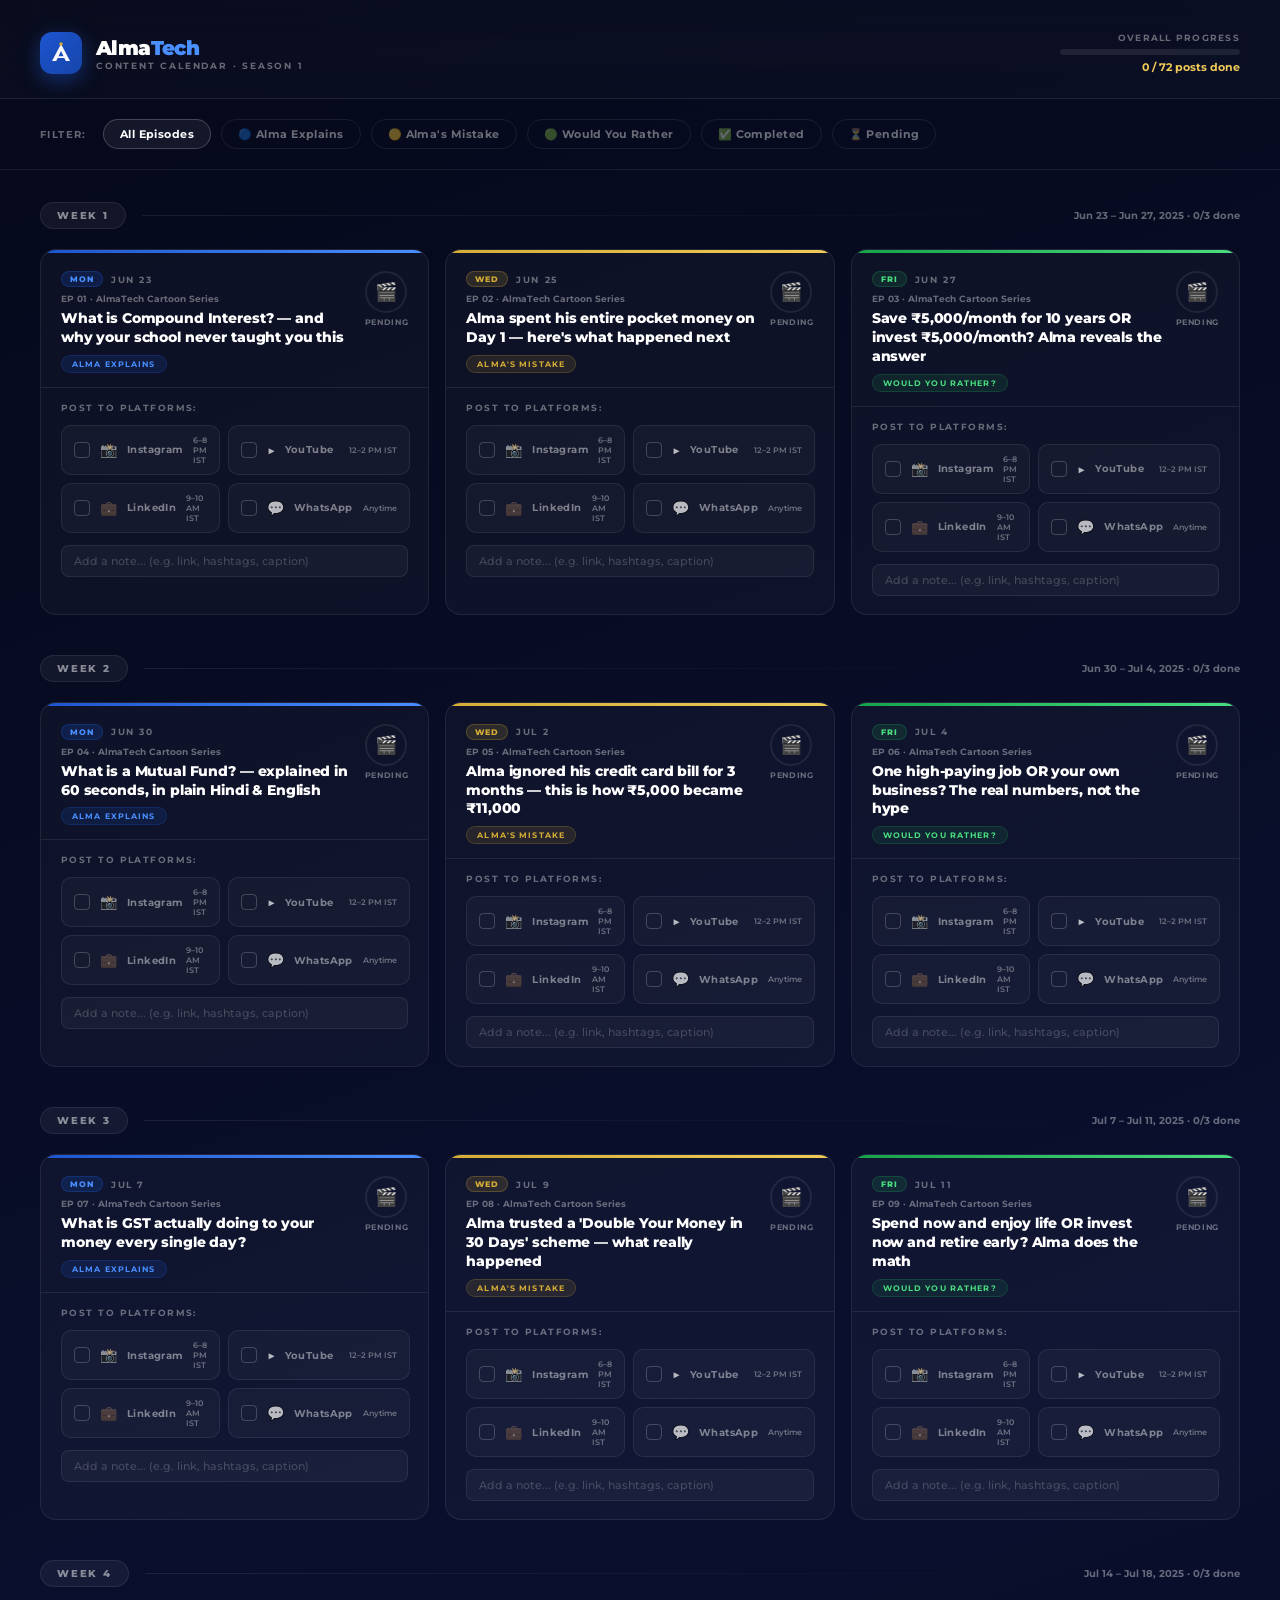
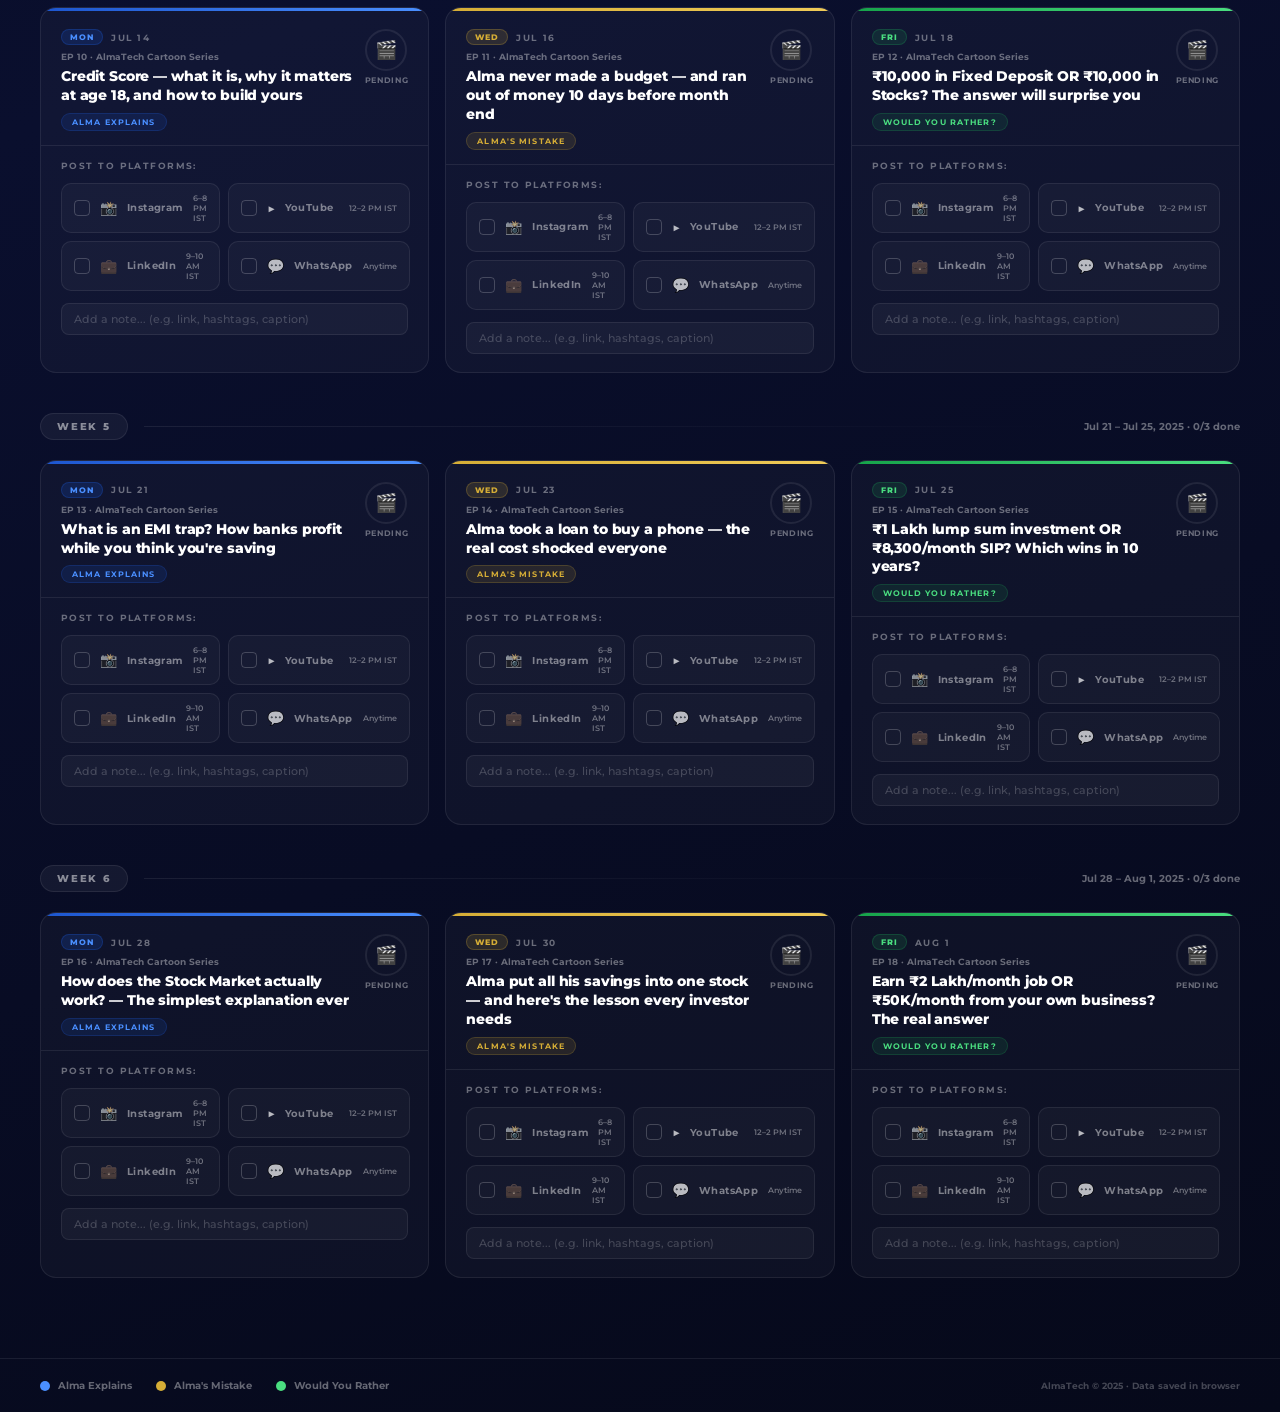
==== almatech-content-calendar.html @ 406d91fd "Add AlmaTech content calendar with episode tracker and platform checkboxes Co-Authored-By: Claude So" ====
<!DOCTYPE html>
<html lang="en">
<head>
<meta charset="UTF-8">
<meta name="viewport" content="width=device-width, initial-scale=1.0">
<title>AlmaTech – Content Calendar</title>
<link href="https://fonts.googleapis.com/css2?family=Montserrat:wght@400;500;600;700;800;900&display=swap" rel="stylesheet">
<style>
:root{
  --blue:#1D56CF;--blue-d:#1644AA;--blue-l:#4A8FFF;
  --gold:#D5AD36;--gold-l:#F0CB58;
  --dark:#06091A;--dark2:#0A0F2E;--dark3:#111E3A;
  --white:rgba(255,255,255,0.95);
  --muted:rgba(255,255,255,0.38);
  --border:rgba(255,255,255,0.08);
  --r:16px;
}
*{margin:0;padding:0;box-sizing:border-box}
body{
  font-family:'Montserrat',sans-serif;
  background:linear-gradient(160deg,#06091A 0%,#0A0F2E 50%,#06091A 100%);
  color:#fff;min-height:100vh;
}

/* ── HEADER ── */
header{
  padding:32px 40px 24px;
  display:flex;align-items:center;justify-content:space-between;
  border-bottom:1px solid var(--border);
  background:rgba(255,255,255,0.02);
  backdrop-filter:blur(20px);
  position:sticky;top:0;z-index:100;
}
.logo-row{display:flex;align-items:center;gap:14px}
.logo-box{
  width:42px;height:42px;border-radius:12px;
  background:linear-gradient(135deg,#1D56CF,#1644AA);
  display:flex;align-items:center;justify-content:center;
  box-shadow:0 6px 20px rgba(29,86,207,0.45);
  flex-shrink:0;
}
.logo-box svg{width:26px;height:26px}
.brand-name{font-size:20px;font-weight:900;letter-spacing:-0.03em}
.brand-name span{color:#4A8FFF}
.brand-sub{font-size:9px;font-weight:700;letter-spacing:0.2em;text-transform:uppercase;color:var(--muted)}

.header-right{display:flex;align-items:center;gap:20px;flex-wrap:wrap}
.progress-wrap{text-align:right}
.progress-label{font-size:9px;font-weight:700;letter-spacing:0.14em;text-transform:uppercase;color:var(--muted);margin-bottom:6px}
.progress-bar-outer{width:180px;height:6px;background:rgba(255,255,255,0.08);border-radius:4px;overflow:hidden}
.progress-bar-inner{height:100%;background:linear-gradient(90deg,#1D56CF,#D5AD36);border-radius:4px;transition:width 0.4s ease}
.progress-count{font-size:11px;font-weight:700;color:var(--gold-l);margin-top:5px;text-align:right}

/* ── FILTERS ── */
.filters{
  padding:20px 40px;
  display:flex;align-items:center;gap:10px;flex-wrap:wrap;
  border-bottom:1px solid var(--border);
}
.filter-label{font-size:10px;font-weight:700;letter-spacing:0.14em;text-transform:uppercase;color:var(--muted);margin-right:6px}
.filter-btn{
  padding:7px 16px;border-radius:100px;font-size:11px;font-weight:700;
  font-family:'Montserrat',sans-serif;cursor:pointer;border:1px solid var(--border);
  background:transparent;color:rgba(255,255,255,0.4);
  transition:all 0.2s;letter-spacing:0.04em;
}
.filter-btn:hover{border-color:rgba(255,255,255,0.2);color:rgba(255,255,255,0.7)}
.filter-btn.active{background:rgba(29,86,207,0.2);border-color:rgba(29,86,207,0.5);color:#4A8FFF}
.filter-btn.all.active{background:rgba(255,255,255,0.06);border-color:rgba(255,255,255,0.2);color:#fff}

/* ── MAIN GRID ── */
.main{padding:32px 40px;max-width:1400px;margin:0 auto}

/* ── WEEK SECTION ── */
.week-section{margin-bottom:40px}
.week-header{
  display:flex;align-items:center;gap:16px;margin-bottom:20px;
}
.week-badge{
  padding:6px 16px;border-radius:100px;
  background:rgba(255,255,255,0.05);border:1px solid var(--border);
  font-size:10px;font-weight:800;letter-spacing:0.18em;text-transform:uppercase;
  color:rgba(255,255,255,0.5);flex-shrink:0;
}
.week-line{flex:1;height:1px;background:linear-gradient(90deg,rgba(255,255,255,0.08),transparent)}
.week-stats{font-size:10px;font-weight:700;color:var(--muted);white-space:nowrap}

/* ── POST CARDS GRID ── */
.posts-grid{
  display:grid;
  grid-template-columns:repeat(auto-fill,minmax(340px,1fr));
  gap:16px;
}

/* ── POST CARD ── */
.post-card{
  border-radius:var(--r);
  background:rgba(255,255,255,0.03);
  border:1px solid var(--border);
  overflow:hidden;
  transition:all 0.25s ease;
  position:relative;
}
.post-card:hover{
  background:rgba(255,255,255,0.05);
  border-color:rgba(255,255,255,0.14);
  transform:translateY(-2px);
  box-shadow:0 12px 40px rgba(0,0,0,0.3);
}
.post-card.done{
  background:rgba(34,197,94,0.04);
  border-color:rgba(34,197,94,0.15);
}
.post-card.done .card-top{background:rgba(34,197,94,0.05)}

/* top color accent bar */
.card-accent{height:3px;width:100%}
.pillar-explain .card-accent{background:linear-gradient(90deg,#1D56CF,#4A8FFF)}
.pillar-mistake .card-accent{background:linear-gradient(90deg,#D5AD36,#F0CB58)}
.pillar-would .card-accent{background:linear-gradient(90deg,#16a34a,#4ADE80)}

/* card top */
.card-top{
  padding:18px 20px 14px;
  border-bottom:1px solid var(--border);
  display:flex;align-items:flex-start;justify-content:space-between;gap:12px;
}
.card-meta{flex:1}
.card-date{
  font-size:9px;font-weight:700;letter-spacing:0.18em;text-transform:uppercase;
  color:var(--muted);margin-bottom:6px;display:flex;align-items:center;gap:8px;
}
.day-chip{
  padding:2px 8px;border-radius:100px;font-size:8px;font-weight:800;letter-spacing:0.12em;
}
.day-mon{background:rgba(29,86,207,0.2);color:#4A8FFF;border:1px solid rgba(29,86,207,0.3)}
.day-wed{background:rgba(213,173,54,0.15);color:#D5AD36;border:1px solid rgba(213,173,54,0.25)}
.day-fri{background:rgba(34,197,94,0.12);color:#4ADE80;border:1px solid rgba(34,197,94,0.2)}

.card-ep{font-size:9px;font-weight:700;color:var(--muted);margin-bottom:5px}
.card-title{font-size:14px;font-weight:800;color:#fff;line-height:1.35;letter-spacing:-0.01em}
.card-series{
  display:inline-block;margin-top:8px;
  font-size:8px;font-weight:700;letter-spacing:0.14em;text-transform:uppercase;
  padding:3px 10px;border-radius:100px;
}
.pillar-explain .card-series{background:rgba(29,86,207,0.15);color:#4A8FFF;border:1px solid rgba(29,86,207,0.25)}
.pillar-mistake .card-series{background:rgba(213,173,54,0.12);color:#D5AD36;border:1px solid rgba(213,173,54,0.2)}
.pillar-would  .card-series{background:rgba(34,197,94,0.1);color:#4ADE80;border:1px solid rgba(34,197,94,0.18)}

/* status badge */
.card-status{flex-shrink:0;text-align:center}
.status-ring{
  width:42px;height:42px;border-radius:50%;
  display:flex;align-items:center;justify-content:center;
  border:2px solid var(--border);
  font-size:18px;transition:all 0.3s ease;
  cursor:default;
}
.post-card.done .status-ring{
  border-color:rgba(34,197,94,0.5);
  background:rgba(34,197,94,0.1);
  box-shadow:0 0 20px rgba(34,197,94,0.2);
}
.status-text{font-size:8px;font-weight:700;color:var(--muted);margin-top:4px;letter-spacing:0.08em}
.post-card.done .status-text{color:#4ADE80}

/* card body — platforms */
.card-body{padding:14px 20px 18px}
.platforms-label{
  font-size:9px;font-weight:700;letter-spacing:0.16em;text-transform:uppercase;
  color:var(--muted);margin-bottom:12px;
}
.platforms-grid{display:grid;grid-template-columns:1fr 1fr;gap:8px}
.platform-row{
  display:flex;align-items:center;gap:10px;
  padding:9px 12px;border-radius:10px;
  background:rgba(255,255,255,0.03);border:1px solid var(--border);
  cursor:pointer;transition:all 0.2s;
  user-select:none;
}
.platform-row:hover{background:rgba(255,255,255,0.06);border-color:rgba(255,255,255,0.14)}
.platform-row.checked{background:rgba(34,197,94,0.08);border-color:rgba(34,197,94,0.25)}
.platform-row.checked .plat-name{color:#4ADE80}
.platform-row.checked .plat-icon{filter:none}

.plat-checkbox{
  width:16px;height:16px;border-radius:4px;
  border:1.5px solid rgba(255,255,255,0.2);flex-shrink:0;
  display:flex;align-items:center;justify-content:center;
  transition:all 0.2s;background:transparent;
}
.platform-row.checked .plat-checkbox{
  background:#22c55e;border-color:#22c55e;
  box-shadow:0 0 10px rgba(34,197,94,0.35);
}
.plat-check-icon{display:none;width:10px;height:10px;stroke:#fff;fill:none;stroke-width:3;stroke-linecap:round;stroke-linejoin:round}
.platform-row.checked .plat-check-icon{display:block}

.plat-icon{font-size:14px;flex-shrink:0;filter:grayscale(0.6) opacity(0.7)}
.platform-row.checked .plat-icon{filter:none}
.plat-name{font-size:10px;font-weight:700;color:rgba(255,255,255,0.45);letter-spacing:0.04em;flex:1}
.plat-time{font-size:8px;color:var(--muted);font-weight:600}

/* notes row */
.card-notes{
  margin-top:12px;display:flex;align-items:center;gap:8px;
}
.notes-input{
  flex:1;background:rgba(255,255,255,0.04);border:1px solid var(--border);
  border-radius:8px;padding:8px 12px;
  font-family:'Montserrat',sans-serif;font-size:11px;font-weight:500;
  color:rgba(255,255,255,0.7);outline:none;
  transition:border-color 0.2s;
}
.notes-input::placeholder{color:rgba(255,255,255,0.2)}
.notes-input:focus{border-color:rgba(29,86,207,0.4);background:rgba(29,86,207,0.04)}

/* ── LEGEND ── */
.legend{
  padding:20px 40px;
  display:flex;align-items:center;gap:24px;flex-wrap:wrap;
  border-top:1px solid var(--border);
  margin-top:8px;
}
.legend-item{display:flex;align-items:center;gap:8px;font-size:10px;font-weight:700;color:var(--muted)}
.legend-dot{width:10px;height:10px;border-radius:50%}

/* ── SCROLL TO TOP ── */
#scrollTop{
  position:fixed;bottom:28px;right:28px;z-index:200;
  width:44px;height:44px;border-radius:50%;
  background:rgba(29,86,207,0.3);border:1px solid rgba(29,86,207,0.4);
  display:flex;align-items:center;justify-content:center;
  cursor:pointer;transition:all 0.2s;
  backdrop-filter:blur(10px);
  opacity:0;pointer-events:none;
}
#scrollTop.show{opacity:1;pointer-events:auto}
#scrollTop:hover{background:rgba(29,86,207,0.5);transform:translateY(-2px)}
#scrollTop svg{width:18px;height:18px;stroke:#fff;fill:none;stroke-width:2.5;stroke-linecap:round;stroke-linejoin:round}

/* ── RESPONSIVE ── */
@media(max-width:700px){
  header{padding:20px;flex-wrap:wrap;gap:16px}
  .filters,.main{padding:16px 20px}
  .posts-grid{grid-template-columns:1fr}
  .progress-bar-outer{width:130px}
  .legend{padding:16px 20px}
}
</style>
</head>
<body>

<!-- HEADER -->
<header>
  <div class="logo-row">
    <div class="logo-box">
      <svg viewBox="0 0 52 52" fill="none">
        <path d="M26 8L8 42H16.5L26 22L35.5 42H44L26 8Z" fill="white" fill-opacity="0.96"/>
        <line x1="19" y1="34" x2="33" y2="34" stroke="white" stroke-width="3.5" stroke-linecap="round"/>
        <circle cx="26" cy="8" r="3.5" fill="#D5AD36"/>
      </svg>
    </div>
    <div>
      <div class="brand-name">Alma<span>Tech</span></div>
      <div class="brand-sub">Content Calendar · Season 1</div>
    </div>
  </div>
  <div class="header-right">
    <div class="progress-wrap">
      <div class="progress-label">Overall Progress</div>
      <div class="progress-bar-outer"><div class="progress-bar-inner" id="progressBar" style="width:0%"></div></div>
      <div class="progress-count" id="progressCount">0 / 48 posts done</div>
    </div>
  </div>
</header>

<!-- FILTERS -->
<div class="filters">
  <span class="filter-label">Filter:</span>
  <button class="filter-btn all active" onclick="filterCards('all',this)">All Episodes</button>
  <button class="filter-btn" onclick="filterCards('pillar-explain',this)">🔵 Alma Explains</button>
  <button class="filter-btn" onclick="filterCards('pillar-mistake',this)">🟡 Alma's Mistake</button>
  <button class="filter-btn" onclick="filterCards('pillar-would',this)">🟢 Would You Rather</button>
  <button class="filter-btn" onclick="filterCards('done',this)">✅ Completed</button>
  <button class="filter-btn" onclick="filterCards('pending',this)">⏳ Pending</button>
</div>

<!-- MAIN -->
<div class="main" id="main"></div>

<!-- LEGEND -->
<div class="legend">
  <div class="legend-item"><div class="legend-dot" style="background:#4A8FFF"></div> Alma Explains</div>
  <div class="legend-item"><div class="legend-dot" style="background:#D5AD36"></div> Alma's Mistake</div>
  <div class="legend-item"><div class="legend-dot" style="background:#4ADE80"></div> Would You Rather</div>
  <div class="legend-item" style="margin-left:auto;color:rgba(255,255,255,0.25);font-size:9px">AlmaTech © 2025 · Data saved in browser</div>
</div>

<div id="scrollTop" onclick="window.scrollTo({top:0,behavior:'smooth'})">
  <svg viewBox="0 0 24 24"><polyline points="18 15 12 9 6 15"/></svg>
</div>

<script>
/* ═══════════════════════════════════════
   DATA
═══════════════════════════════════════ */
const PLATFORMS = [
  {id:'insta', icon:'📸', name:'Instagram', time:'6–8 PM IST'},
  {id:'youtube',icon:'▶️', name:'YouTube',   time:'12–2 PM IST'},
  {id:'linkedin',icon:'💼',name:'LinkedIn',  time:'9–10 AM IST'},
  {id:'whatsapp',icon:'💬',name:'WhatsApp',  time:'Anytime'},
];

const WEEKS = [
  {
    label:'Week 1', dates:'Jun 23 – Jun 27, 2025',
    posts:[
      {ep:'EP 01', day:'MON', date:'Jun 23', pillar:'pillar-explain', series:'Alma Explains',
       title:'What is Compound Interest? — and why your school never taught you this'},
      {ep:'EP 02', day:'WED', date:'Jun 25', pillar:'pillar-mistake', series:"Alma's Mistake",
       title:"Alma spent his entire pocket money on Day 1 — here's what happened next"},
      {ep:'EP 03', day:'FRI', date:'Jun 27', pillar:'pillar-would',  series:'Would You Rather?',
       title:'Save ₹5,000/month for 10 years OR invest ₹5,000/month? Alma reveals the answer'},
    ]
  },
  {
    label:'Week 2', dates:'Jun 30 – Jul 4, 2025',
    posts:[
      {ep:'EP 04', day:'MON', date:'Jun 30', pillar:'pillar-explain', series:'Alma Explains',
       title:'What is a Mutual Fund? — explained in 60 seconds, in plain Hindi & English'},
      {ep:'EP 05', day:'WED', date:'Jul 2',  pillar:'pillar-mistake', series:"Alma's Mistake",
       title:"Alma ignored his credit card bill for 3 months — this is how ₹5,000 became ₹11,000"},
      {ep:'EP 06', day:'FRI', date:'Jul 4',  pillar:'pillar-would',  series:'Would You Rather?',
       title:'One high-paying job OR your own business? The real numbers, not the hype'},
    ]
  },
  {
    label:'Week 3', dates:'Jul 7 – Jul 11, 2025',
    posts:[
      {ep:'EP 07', day:'MON', date:'Jul 7',  pillar:'pillar-explain', series:'Alma Explains',
       title:'What is GST actually doing to your money every single day?'},
      {ep:'EP 08', day:'WED', date:'Jul 9',  pillar:'pillar-mistake', series:"Alma's Mistake",
       title:"Alma trusted a 'Double Your Money in 30 Days' scheme — what really happened"},
      {ep:'EP 09', day:'FRI', date:'Jul 11', pillar:'pillar-would',  series:'Would You Rather?',
       title:'Spend now and enjoy life OR invest now and retire early? Alma does the math'},
    ]
  },
  {
    label:'Week 4', dates:'Jul 14 – Jul 18, 2025',
    posts:[
      {ep:'EP 10', day:'MON', date:'Jul 14', pillar:'pillar-explain', series:'Alma Explains',
       title:'Credit Score — what it is, why it matters at age 18, and how to build yours'},
      {ep:'EP 11', day:'WED', date:'Jul 16', pillar:'pillar-mistake', series:"Alma's Mistake",
       title:"Alma never made a budget — and ran out of money 10 days before month end"},
      {ep:'EP 12', day:'FRI', date:'Jul 18', pillar:'pillar-would',  series:'Would You Rather?',
       title:'₹10,000 in Fixed Deposit OR ₹10,000 in Stocks? The answer will surprise you'},
    ]
  },
  {
    label:'Week 5', dates:'Jul 21 – Jul 25, 2025',
    posts:[
      {ep:'EP 13', day:'MON', date:'Jul 21', pillar:'pillar-explain', series:'Alma Explains',
       title:'What is an EMI trap? How banks profit while you think you\'re saving'},
      {ep:'EP 14', day:'WED', date:'Jul 23', pillar:'pillar-mistake', series:"Alma's Mistake",
       title:"Alma took a loan to buy a phone — the real cost shocked everyone"},
      {ep:'EP 15', day:'FRI', date:'Jul 25', pillar:'pillar-would',  series:'Would You Rather?',
       title:'₹1 Lakh lump sum investment OR ₹8,300/month SIP? Which wins in 10 years?'},
    ]
  },
  {
    label:'Week 6', dates:'Jul 28 – Aug 1, 2025',
    posts:[
      {ep:'EP 16', day:'MON', date:'Jul 28', pillar:'pillar-explain', series:'Alma Explains',
       title:'How does the Stock Market actually work? — The simplest explanation ever'},
      {ep:'EP 17', day:'WED', date:'Jul 30', pillar:'pillar-mistake', series:"Alma's Mistake",
       title:"Alma put all his savings into one stock — and here's the lesson every investor needs"},
      {ep:'EP 18', day:'FRI', date:'Aug 1',  pillar:'pillar-would',  series:'Would You Rather?',
       title:'Earn ₹2 Lakh/month job OR ₹50K/month from your own business? The real answer'},
    ]
  },
];

/* ═══════════════════════════════════════
   RENDER
═══════════════════════════════════════ */
function load(key){ try{return JSON.parse(localStorage.getItem(key)||'null')}catch{return null} }
function save(key,val){ localStorage.setItem(key,JSON.stringify(val)) }

function cardId(ep){ return 'card_'+ep.replace(/\s/g,'_') }
function platKey(ep,platId){ return 'plat_'+ep.replace(/\s/g,'_')+'_'+platId }
function noteKey(ep){ return 'note_'+ep.replace(/\s/g,'_') }

function isCardDone(ep){
  return PLATFORMS.every(p => load(platKey(ep,p.id))===true);
}

function buildCard(post){
  const id  = cardId(post.ep);
  const done = isCardDone(post.ep);
  const dayClass = post.day==='MON'?'day-mon':post.day==='WED'?'day-wed':'day-fri';
  const note = load(noteKey(post.ep))||'';

  let platHTML = '';
  PLATFORMS.forEach(p=>{
    const checked = load(platKey(post.ep,p.id))===true;
    platHTML+=`
    <div class="platform-row${checked?' checked':''}" onclick="togglePlat('${post.ep}','${p.id}',this)">
      <div class="plat-checkbox">
        <svg class="plat-check-icon" viewBox="0 0 12 12"><polyline points="1.5 6 4.5 9 10.5 3"/></svg>
      </div>
      <span class="plat-icon">${p.icon}</span>
      <span class="plat-name">${p.name}</span>
      <span class="plat-time">${p.time}</span>
    </div>`;
  });

  return `
  <div class="post-card ${post.pillar}${done?' done':''}" id="${id}" data-pillar="${post.pillar}" data-done="${done}">
    <div class="card-accent"></div>
    <div class="card-top">
      <div class="card-meta">
        <div class="card-date">
          <span class="day-chip ${dayClass}">${post.day}</span>
          ${post.date}
        </div>
        <div class="card-ep">${post.ep} · AlmaTech Cartoon Series</div>
        <div class="card-title">${post.title}</div>
        <span class="card-series">${post.series}</span>
      </div>
      <div class="card-status">
        <div class="status-ring">${done?'✅':'🎬'}</div>
        <div class="status-text">${done?'DONE':'PENDING'}</div>
      </div>
    </div>
    <div class="card-body">
      <div class="platforms-label">Post to platforms:</div>
      <div class="platforms-grid">${platHTML}</div>
      <div class="card-notes">
        <input class="notes-input" type="text" placeholder="Add a note... (e.g. link, hashtags, caption)" value="${note}"
          oninput="saveNote('${post.ep}',this.value)" />
      </div>
    </div>
  </div>`;
}

function renderAll(){
  const main = document.getElementById('main');
  let html = '';
  WEEKS.forEach(w=>{
    const doneCount = w.posts.filter(p=>isCardDone(p.ep)).length;
    html+=`
    <div class="week-section" data-week="${w.label}">
      <div class="week-header">
        <div class="week-badge">${w.label}</div>
        <div class="week-line"></div>
        <div class="week-stats">${w.dates} · ${doneCount}/${w.posts.length} done</div>
      </div>
      <div class="posts-grid">
        ${w.posts.map(p=>buildCard(p)).join('')}
      </div>
    </div>`;
  });
  main.innerHTML = html;
  updateProgress();
}

/* ═══════════════════════════════════════
   INTERACTIONS
═══════════════════════════════════════ */
function togglePlat(ep, platId, row){
  const key = platKey(ep,platId);
  const was = load(key)===true;
  save(key, !was);
  row.classList.toggle('checked', !was);
  // update checkbox icon
  const cb = row.querySelector('.plat-checkbox');
  const icon = row.querySelector('.plat-check-icon');
  cb.style.background = !was ? '#22c55e' : '';
  cb.style.borderColor = !was ? '#22c55e' : '';
  icon.style.display   = !was ? 'block' : 'none';
  // update card done state
  const done = isCardDone(ep);
  const card = document.getElementById(cardId(ep));
  if(card){
    card.classList.toggle('done', done);
    card.dataset.done = done;
    card.querySelector('.status-ring').textContent = done?'✅':'🎬';
    card.querySelector('.status-text').textContent  = done?'DONE':'PENDING';
  }
  updateProgress();
}

function saveNote(ep, val){
  save(noteKey(ep), val);
}

function updateProgress(){
  const allPosts = WEEKS.flatMap(w=>w.posts);
  const totalChecks = allPosts.length * PLATFORMS.length;
  let doneChecks = 0;
  allPosts.forEach(p=>{
    PLATFORMS.forEach(pl=>{
      if(load(platKey(p.ep,pl.id))===true) doneChecks++;
    });
  });
  const pct = Math.round((doneChecks/totalChecks)*100);
  document.getElementById('progressBar').style.width = pct+'%';
  document.getElementById('progressCount').textContent = `${doneChecks} / ${totalChecks} posts done`;
}

/* ═══════════════════════════════════════
   FILTER
═══════════════════════════════════════ */
function filterCards(type, btn){
  document.querySelectorAll('.filter-btn').forEach(b=>b.classList.remove('active'));
  btn.classList.add('active');
  document.querySelectorAll('.post-card').forEach(card=>{
    let show = true;
    if(type==='done')    show = card.dataset.done==='true';
    else if(type==='pending') show = card.dataset.done!=='true';
    else if(type!=='all') show = card.dataset.pillar===type;
    card.closest('.post-card').style.display = show?'':'none';
  });
  // hide empty week sections
  document.querySelectorAll('.week-section').forEach(ws=>{
    const visible = [...ws.querySelectorAll('.post-card')].some(c=>c.style.display!=='none');
    ws.style.display = visible?'':'none';
  });
}

/* ── SCROLL TO TOP ── */
window.addEventListener('scroll',()=>{
  document.getElementById('scrollTop').classList.toggle('show', window.scrollY>400);
},{passive:true});

/* ── INIT ── */
renderAll();
</script>
</body>
</html>
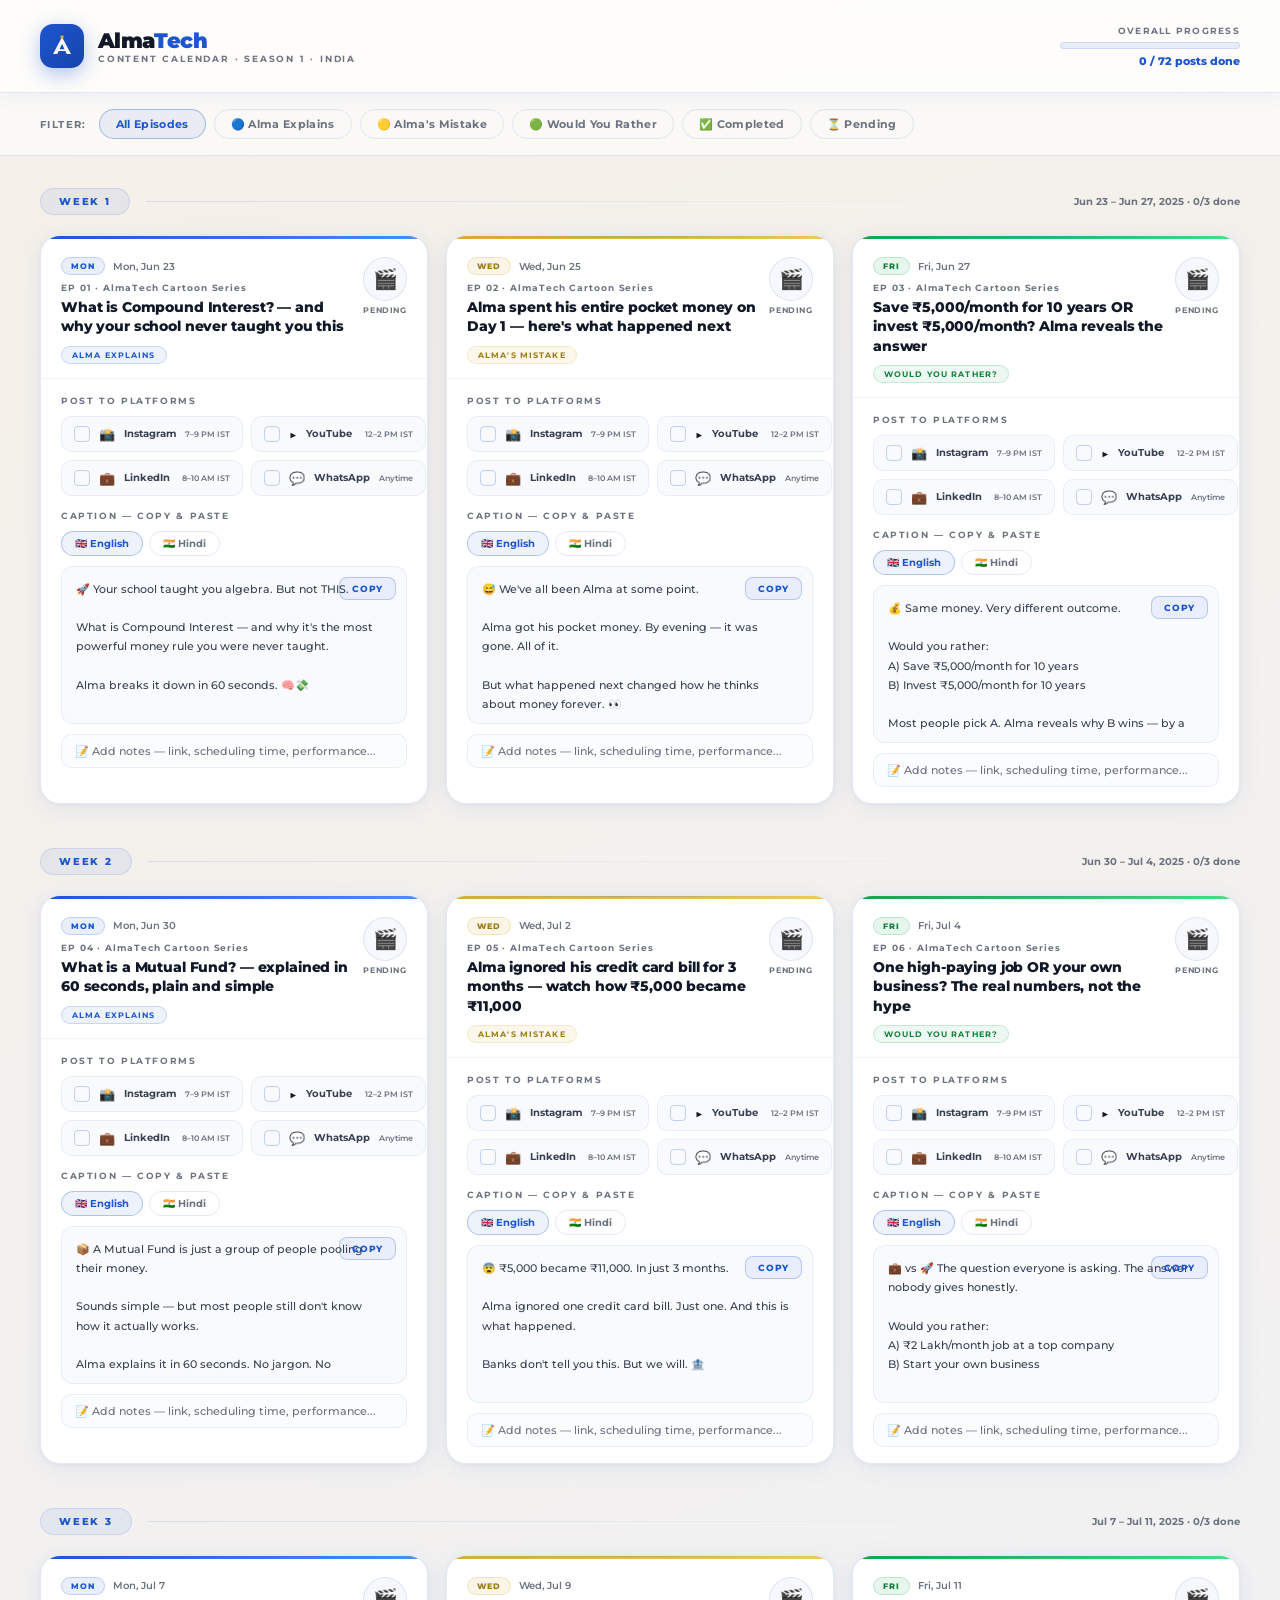
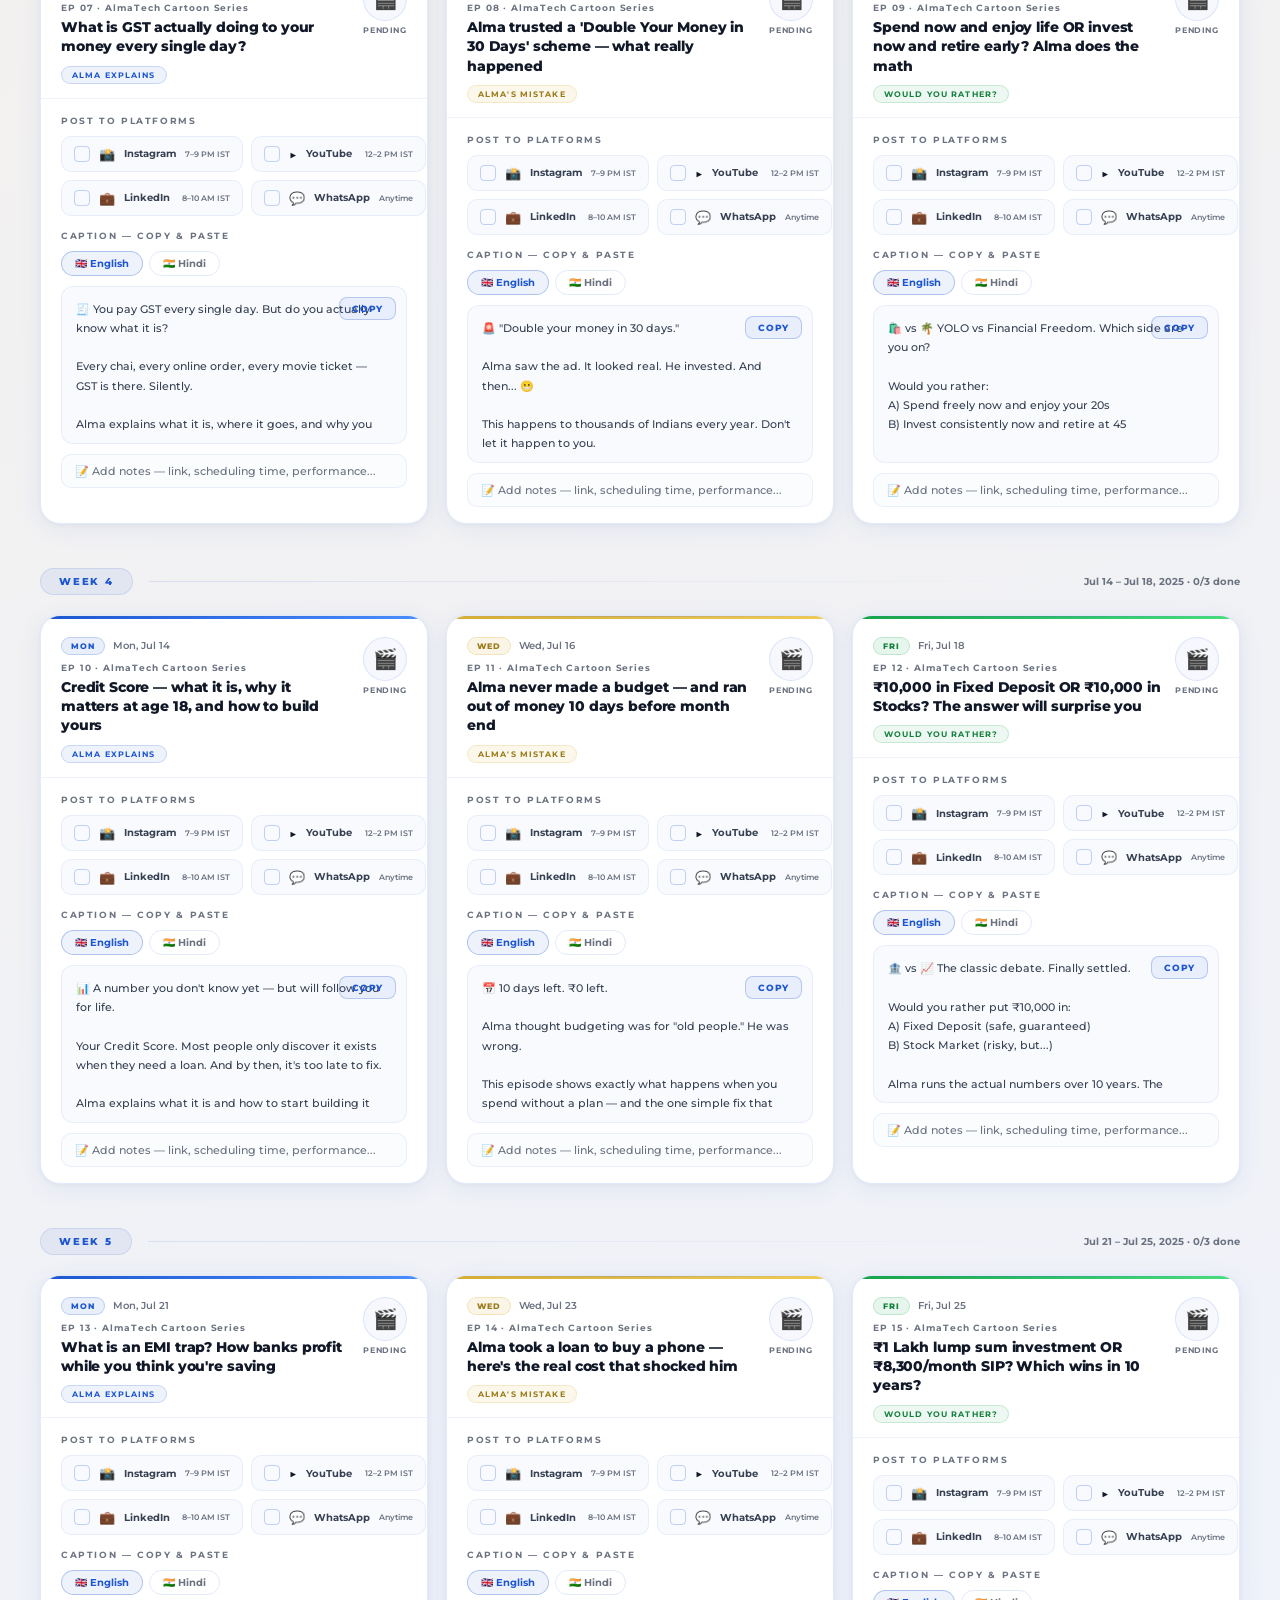
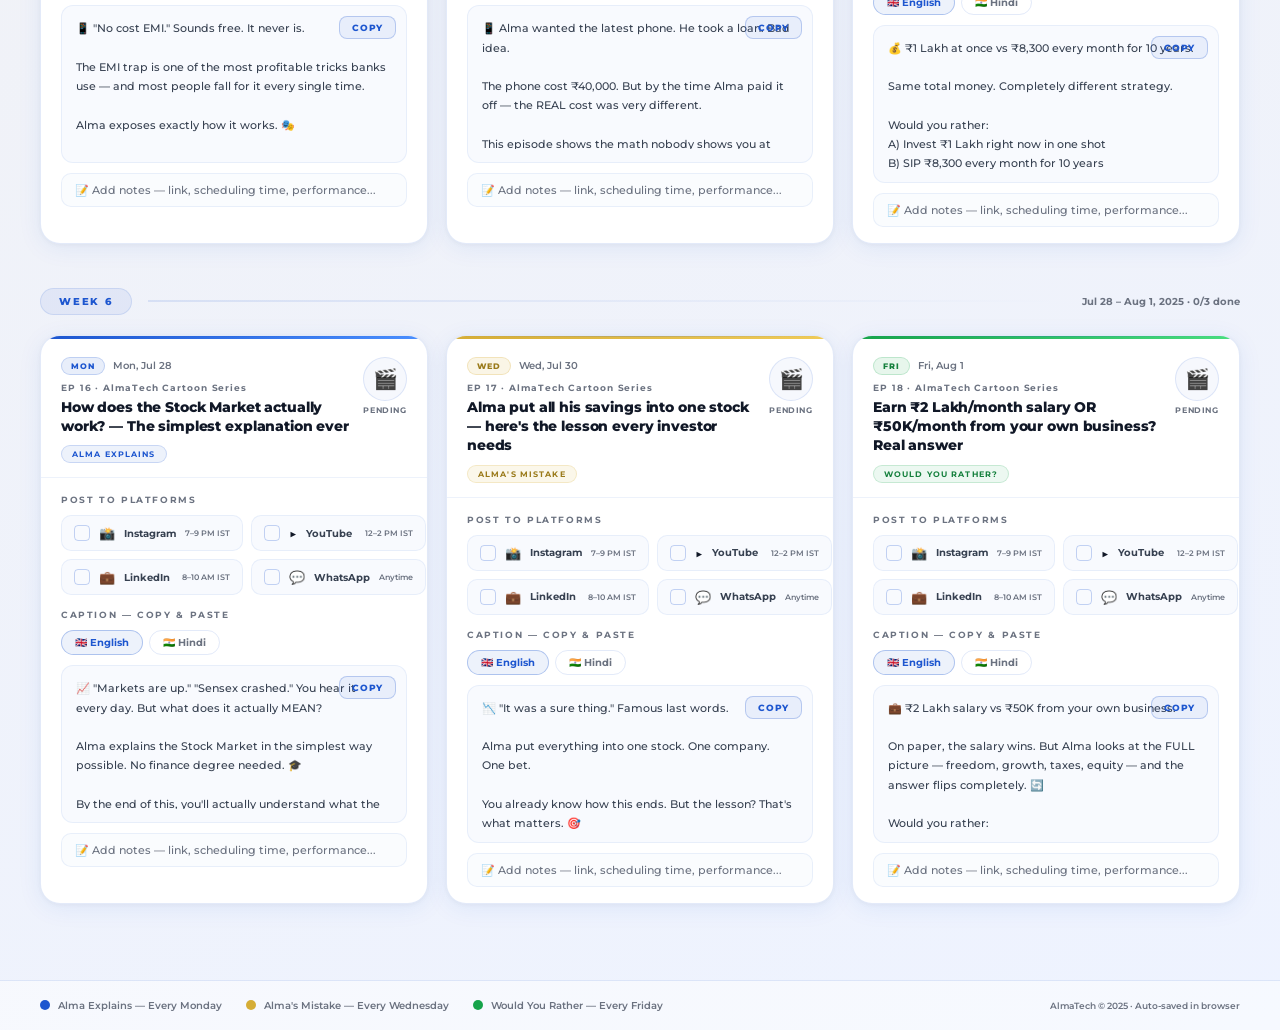
==== commit 48f9172a: "Content calendar: light theme, Hindi+English captions with copy button Co-Authored-By: Claude Sonnet" ====
--- a/almatech-content-calendar.html
+++ b/almatech-content-calendar.html
@@ -9,250 +9,250 @@
 :root{
   --blue:#1D56CF;--blue-d:#1644AA;--blue-l:#4A8FFF;
   --gold:#D5AD36;--gold-l:#F0CB58;
-  --dark:#06091A;--dark2:#0A0F2E;--dark3:#111E3A;
-  --white:rgba(255,255,255,0.95);
-  --muted:rgba(255,255,255,0.38);
-  --border:rgba(255,255,255,0.08);
+  --green:#16a34a;--green-l:#4ADE80;
+  --bg:#F5F0E8;--bg2:#EEF3FF;--surface:#fff;
+  --text1:#111827;--text2:#374151;--text3:#6B7280;
+  --border:rgba(29,86,207,0.12);--border2:rgba(29,86,207,0.08);
+  --shadow:rgba(29,86,207,0.08);
   --r:16px;
 }
 *{margin:0;padding:0;box-sizing:border-box}
 body{
   font-family:'Montserrat',sans-serif;
-  background:linear-gradient(160deg,#06091A 0%,#0A0F2E 50%,#06091A 100%);
-  color:#fff;min-height:100vh;
+  background:linear-gradient(160deg,#F5F0E8 0%,#EEF3FF 100%);
+  color:var(--text1);min-height:100vh;
 }
 
 /* ── HEADER ── */
 header{
-  padding:32px 40px 24px;
-  display:flex;align-items:center;justify-content:space-between;
-  border-bottom:1px solid var(--border);
-  background:rgba(255,255,255,0.02);
-  backdrop-filter:blur(20px);
+  padding:24px 40px;
+  display:flex;align-items:center;justify-content:space-between;flex-wrap:wrap;gap:16px;
+  border-bottom:1.5px solid var(--border);
+  background:rgba(255,255,255,0.82);
+  backdrop-filter:blur(40px) saturate(180%);
   position:sticky;top:0;z-index:100;
+  box-shadow:0 2px 20px var(--shadow);
 }
 .logo-row{display:flex;align-items:center;gap:14px}
 .logo-box{
-  width:42px;height:42px;border-radius:12px;
+  width:44px;height:44px;border-radius:13px;
   background:linear-gradient(135deg,#1D56CF,#1644AA);
   display:flex;align-items:center;justify-content:center;
-  box-shadow:0 6px 20px rgba(29,86,207,0.45);
-  flex-shrink:0;
+  box-shadow:0 6px 20px rgba(29,86,207,0.35);flex-shrink:0;
 }
 .logo-box svg{width:26px;height:26px}
-.brand-name{font-size:20px;font-weight:900;letter-spacing:-0.03em}
-.brand-name span{color:#4A8FFF}
-.brand-sub{font-size:9px;font-weight:700;letter-spacing:0.2em;text-transform:uppercase;color:var(--muted)}
-
+.brand-name{font-size:21px;font-weight:900;letter-spacing:-0.03em;color:var(--text1)}
+.brand-name span{color:var(--blue)}
+.brand-sub{font-size:9px;font-weight:700;letter-spacing:0.2em;text-transform:uppercase;color:var(--text3)}
 .header-right{display:flex;align-items:center;gap:20px;flex-wrap:wrap}
 .progress-wrap{text-align:right}
-.progress-label{font-size:9px;font-weight:700;letter-spacing:0.14em;text-transform:uppercase;color:var(--muted);margin-bottom:6px}
-.progress-bar-outer{width:180px;height:6px;background:rgba(255,255,255,0.08);border-radius:4px;overflow:hidden}
+.progress-label{font-size:9px;font-weight:700;letter-spacing:0.14em;text-transform:uppercase;color:var(--text3);margin-bottom:6px}
+.progress-bar-outer{width:180px;height:7px;background:rgba(29,86,207,0.1);border-radius:4px;overflow:hidden;border:1px solid var(--border)}
 .progress-bar-inner{height:100%;background:linear-gradient(90deg,#1D56CF,#D5AD36);border-radius:4px;transition:width 0.4s ease}
-.progress-count{font-size:11px;font-weight:700;color:var(--gold-l);margin-top:5px;text-align:right}
+.progress-count{font-size:11px;font-weight:800;color:var(--blue);margin-top:5px;text-align:right}
 
 /* ── FILTERS ── */
 .filters{
-  padding:20px 40px;
-  display:flex;align-items:center;gap:10px;flex-wrap:wrap;
-  border-bottom:1px solid var(--border);
-}
-.filter-label{font-size:10px;font-weight:700;letter-spacing:0.14em;text-transform:uppercase;color:var(--muted);margin-right:6px}
+  padding:16px 40px;
+  display:flex;align-items:center;gap:8px;flex-wrap:wrap;
+  border-bottom:1.5px solid var(--border);
+  background:rgba(255,255,255,0.6);
+}
+.filter-label{font-size:10px;font-weight:700;letter-spacing:0.14em;text-transform:uppercase;color:var(--text3);margin-right:4px}
 .filter-btn{
   padding:7px 16px;border-radius:100px;font-size:11px;font-weight:700;
-  font-family:'Montserrat',sans-serif;cursor:pointer;border:1px solid var(--border);
-  background:transparent;color:rgba(255,255,255,0.4);
-  transition:all 0.2s;letter-spacing:0.04em;
-}
-.filter-btn:hover{border-color:rgba(255,255,255,0.2);color:rgba(255,255,255,0.7)}
-.filter-btn.active{background:rgba(29,86,207,0.2);border-color:rgba(29,86,207,0.5);color:#4A8FFF}
-.filter-btn.all.active{background:rgba(255,255,255,0.06);border-color:rgba(255,255,255,0.2);color:#fff}
-
-/* ── MAIN GRID ── */
+  font-family:'Montserrat',sans-serif;cursor:pointer;
+  border:1.5px solid var(--border);background:transparent;color:var(--text3);
+  transition:all 0.2s;letter-spacing:0.03em;
+}
+.filter-btn:hover{border-color:rgba(29,86,207,0.3);color:var(--blue);background:rgba(29,86,207,0.04)}
+.filter-btn.active{background:rgba(29,86,207,0.08);border-color:rgba(29,86,207,0.35);color:var(--blue)}
+
+/* ── MAIN ── */
 .main{padding:32px 40px;max-width:1400px;margin:0 auto}
 
-/* ── WEEK SECTION ── */
-.week-section{margin-bottom:40px}
-.week-header{
-  display:flex;align-items:center;gap:16px;margin-bottom:20px;
-}
+/* ── WEEK ── */
+.week-section{margin-bottom:44px}
+.week-header{display:flex;align-items:center;gap:16px;margin-bottom:20px}
 .week-badge{
-  padding:6px 16px;border-radius:100px;
-  background:rgba(255,255,255,0.05);border:1px solid var(--border);
+  padding:6px 18px;border-radius:100px;
+  background:rgba(29,86,207,0.07);border:1.5px solid var(--border);
   font-size:10px;font-weight:800;letter-spacing:0.18em;text-transform:uppercase;
-  color:rgba(255,255,255,0.5);flex-shrink:0;
-}
-.week-line{flex:1;height:1px;background:linear-gradient(90deg,rgba(255,255,255,0.08),transparent)}
-.week-stats{font-size:10px;font-weight:700;color:var(--muted);white-space:nowrap}
-
-/* ── POST CARDS GRID ── */
-.posts-grid{
-  display:grid;
-  grid-template-columns:repeat(auto-fill,minmax(340px,1fr));
-  gap:16px;
-}
+  color:var(--blue);flex-shrink:0;
+}
+.week-line{flex:1;height:1.5px;background:linear-gradient(90deg,var(--border),transparent)}
+.week-stats{font-size:10px;font-weight:700;color:var(--text3);white-space:nowrap}
+
+/* ── POSTS GRID ── */
+.posts-grid{display:grid;grid-template-columns:repeat(auto-fill,minmax(360px,1fr));gap:18px}
 
 /* ── POST CARD ── */
 .post-card{
-  border-radius:var(--r);
-  background:rgba(255,255,255,0.03);
-  border:1px solid var(--border);
-  overflow:hidden;
-  transition:all 0.25s ease;
-  position:relative;
+  border-radius:20px;
+  background:var(--surface);
+  border:1.5px solid var(--border);
+  box-shadow:0 4px 24px var(--shadow),0 1px 4px rgba(0,0,0,0.04),inset 0 1px 0 rgba(255,255,255,0.9);
+  overflow:hidden;transition:all 0.25s ease;position:relative;
+}
+.post-card::before{
+  content:'';position:absolute;top:0;left:0;right:0;height:1.5px;
+  background:linear-gradient(90deg,transparent,rgba(29,86,207,0.2),transparent);
 }
 .post-card:hover{
-  background:rgba(255,255,255,0.05);
-  border-color:rgba(255,255,255,0.14);
-  transform:translateY(-2px);
-  box-shadow:0 12px 40px rgba(0,0,0,0.3);
+  transform:translateY(-3px);
+  box-shadow:0 16px 48px rgba(29,86,207,0.12),0 4px 12px rgba(0,0,0,0.06),inset 0 1px 0 rgba(255,255,255,0.95);
+  border-color:rgba(29,86,207,0.25);
 }
 .post-card.done{
-  background:rgba(34,197,94,0.04);
-  border-color:rgba(34,197,94,0.15);
-}
-.post-card.done .card-top{background:rgba(34,197,94,0.05)}
-
-/* top color accent bar */
+  background:linear-gradient(160deg,#f0fdf4,#fff);
+  border-color:rgba(22,163,74,0.25);
+}
+.post-card.done::before{background:linear-gradient(90deg,transparent,rgba(22,163,74,0.3),transparent)}
+
+/* accent bar */
 .card-accent{height:3px;width:100%}
 .pillar-explain .card-accent{background:linear-gradient(90deg,#1D56CF,#4A8FFF)}
 .pillar-mistake .card-accent{background:linear-gradient(90deg,#D5AD36,#F0CB58)}
-.pillar-would .card-accent{background:linear-gradient(90deg,#16a34a,#4ADE80)}
+.pillar-would   .card-accent{background:linear-gradient(90deg,#16a34a,#4ADE80)}
 
 /* card top */
 .card-top{
-  padding:18px 20px 14px;
-  border-bottom:1px solid var(--border);
+  padding:18px 20px 14px;border-bottom:1.5px solid var(--border2);
   display:flex;align-items:flex-start;justify-content:space-between;gap:12px;
 }
 .card-meta{flex:1}
-.card-date{
-  font-size:9px;font-weight:700;letter-spacing:0.18em;text-transform:uppercase;
-  color:var(--muted);margin-bottom:6px;display:flex;align-items:center;gap:8px;
-}
-.day-chip{
-  padding:2px 8px;border-radius:100px;font-size:8px;font-weight:800;letter-spacing:0.12em;
-}
-.day-mon{background:rgba(29,86,207,0.2);color:#4A8FFF;border:1px solid rgba(29,86,207,0.3)}
-.day-wed{background:rgba(213,173,54,0.15);color:#D5AD36;border:1px solid rgba(213,173,54,0.25)}
-.day-fri{background:rgba(34,197,94,0.12);color:#4ADE80;border:1px solid rgba(34,197,94,0.2)}
-
-.card-ep{font-size:9px;font-weight:700;color:var(--muted);margin-bottom:5px}
-.card-title{font-size:14px;font-weight:800;color:#fff;line-height:1.35;letter-spacing:-0.01em}
+.card-date-row{display:flex;align-items:center;gap:8px;margin-bottom:7px}
+.day-chip{padding:3px 9px;border-radius:100px;font-size:8px;font-weight:800;letter-spacing:0.14em;text-transform:uppercase}
+.day-mon{background:rgba(29,86,207,0.1);color:var(--blue);border:1px solid rgba(29,86,207,0.2)}
+.day-wed{background:rgba(213,173,54,0.12);color:#9a7a1a;border:1px solid rgba(213,173,54,0.25)}
+.day-fri{background:rgba(22,163,74,0.1);color:#15803d;border:1px solid rgba(22,163,74,0.2)}
+.card-date-txt{font-size:10px;font-weight:600;color:var(--text3)}
+.card-ep{font-size:9px;font-weight:700;color:var(--text3);letter-spacing:0.1em;margin-bottom:5px}
+.card-title{font-size:14px;font-weight:800;color:var(--text1);line-height:1.38;letter-spacing:-0.01em}
 .card-series{
-  display:inline-block;margin-top:8px;
+  display:inline-block;margin-top:9px;
   font-size:8px;font-weight:700;letter-spacing:0.14em;text-transform:uppercase;
   padding:3px 10px;border-radius:100px;
 }
-.pillar-explain .card-series{background:rgba(29,86,207,0.15);color:#4A8FFF;border:1px solid rgba(29,86,207,0.25)}
-.pillar-mistake .card-series{background:rgba(213,173,54,0.12);color:#D5AD36;border:1px solid rgba(213,173,54,0.2)}
-.pillar-would  .card-series{background:rgba(34,197,94,0.1);color:#4ADE80;border:1px solid rgba(34,197,94,0.18)}
-
-/* status badge */
+.pillar-explain .card-series{background:rgba(29,86,207,0.08);color:var(--blue);border:1px solid rgba(29,86,207,0.18)}
+.pillar-mistake .card-series{background:rgba(213,173,54,0.1);color:#9a7a1a;border:1px solid rgba(213,173,54,0.2)}
+.pillar-would   .card-series{background:rgba(22,163,74,0.08);color:#15803d;border:1px solid rgba(22,163,74,0.18)}
+
 .card-status{flex-shrink:0;text-align:center}
 .status-ring{
-  width:42px;height:42px;border-radius:50%;
+  width:44px;height:44px;border-radius:50%;
   display:flex;align-items:center;justify-content:center;
-  border:2px solid var(--border);
-  font-size:18px;transition:all 0.3s ease;
-  cursor:default;
+  border:1.5px solid var(--border);font-size:20px;
+  background:rgba(29,86,207,0.04);transition:all 0.3s;
 }
 .post-card.done .status-ring{
-  border-color:rgba(34,197,94,0.5);
-  background:rgba(34,197,94,0.1);
-  box-shadow:0 0 20px rgba(34,197,94,0.2);
-}
-.status-text{font-size:8px;font-weight:700;color:var(--muted);margin-top:4px;letter-spacing:0.08em}
-.post-card.done .status-text{color:#4ADE80}
-
-/* card body — platforms */
-.card-body{padding:14px 20px 18px}
-.platforms-label{
-  font-size:9px;font-weight:700;letter-spacing:0.16em;text-transform:uppercase;
-  color:var(--muted);margin-bottom:12px;
-}
-.platforms-grid{display:grid;grid-template-columns:1fr 1fr;gap:8px}
+  border-color:rgba(22,163,74,0.4);background:rgba(22,163,74,0.07);
+  box-shadow:0 0 16px rgba(22,163,74,0.15);
+}
+.status-text{font-size:8px;font-weight:700;color:var(--text3);margin-top:4px;letter-spacing:0.08em}
+.post-card.done .status-text{color:#15803d}
+
+/* ── PLATFORMS ── */
+.card-body{padding:16px 20px}
+.section-label{font-size:9px;font-weight:700;letter-spacing:0.18em;text-transform:uppercase;color:var(--text3);margin-bottom:10px}
+.platforms-grid{display:grid;grid-template-columns:1fr 1fr;gap:8px;margin-bottom:14px}
 .platform-row{
-  display:flex;align-items:center;gap:10px;
+  display:flex;align-items:center;gap:9px;
   padding:9px 12px;border-radius:10px;
-  background:rgba(255,255,255,0.03);border:1px solid var(--border);
-  cursor:pointer;transition:all 0.2s;
-  user-select:none;
-}
-.platform-row:hover{background:rgba(255,255,255,0.06);border-color:rgba(255,255,255,0.14)}
-.platform-row.checked{background:rgba(34,197,94,0.08);border-color:rgba(34,197,94,0.25)}
-.platform-row.checked .plat-name{color:#4ADE80}
-.platform-row.checked .plat-icon{filter:none}
-
+  background:rgba(29,86,207,0.03);border:1.5px solid var(--border2);
+  cursor:pointer;transition:all 0.18s;user-select:none;
+}
+.platform-row:hover{background:rgba(29,86,207,0.06);border-color:rgba(29,86,207,0.2)}
+.platform-row.checked{background:rgba(22,163,74,0.06);border-color:rgba(22,163,74,0.28)}
+.platform-row.checked .plat-name{color:#15803d;font-weight:800}
 .plat-checkbox{
-  width:16px;height:16px;border-radius:4px;
-  border:1.5px solid rgba(255,255,255,0.2);flex-shrink:0;
-  display:flex;align-items:center;justify-content:center;
-  transition:all 0.2s;background:transparent;
-}
-.platform-row.checked .plat-checkbox{
-  background:#22c55e;border-color:#22c55e;
-  box-shadow:0 0 10px rgba(34,197,94,0.35);
-}
+  width:16px;height:16px;border-radius:4px;border:1.5px solid rgba(29,86,207,0.25);
+  flex-shrink:0;display:flex;align-items:center;justify-content:center;
+  background:transparent;transition:all 0.18s;
+}
+.platform-row.checked .plat-checkbox{background:#16a34a;border-color:#16a34a;box-shadow:0 0 8px rgba(22,163,74,0.3)}
 .plat-check-icon{display:none;width:10px;height:10px;stroke:#fff;fill:none;stroke-width:3;stroke-linecap:round;stroke-linejoin:round}
 .platform-row.checked .plat-check-icon{display:block}
-
-.plat-icon{font-size:14px;flex-shrink:0;filter:grayscale(0.6) opacity(0.7)}
-.platform-row.checked .plat-icon{filter:none}
-.plat-name{font-size:10px;font-weight:700;color:rgba(255,255,255,0.45);letter-spacing:0.04em;flex:1}
-.plat-time{font-size:8px;color:var(--muted);font-weight:600}
-
-/* notes row */
-.card-notes{
-  margin-top:12px;display:flex;align-items:center;gap:8px;
-}
+.plat-icon{font-size:13px;flex-shrink:0}
+.plat-name{font-size:10px;font-weight:700;color:var(--text2);flex:1}
+.plat-time{font-size:8px;color:var(--text3);font-weight:600;white-space:nowrap}
+
+/* ── CAPTIONS ── */
+.captions-wrap{margin-top:4px}
+.caption-tabs{display:flex;gap:6px;margin-bottom:10px}
+.cap-tab{
+  padding:5px 13px;border-radius:100px;font-size:10px;font-weight:700;
+  font-family:'Montserrat',sans-serif;cursor:pointer;
+  border:1.5px solid var(--border);background:transparent;color:var(--text3);
+  transition:all 0.15s;
+}
+.cap-tab.active{background:rgba(29,86,207,0.08);border-color:rgba(29,86,207,0.3);color:var(--blue)}
+.caption-box{
+  position:relative;border-radius:12px;
+  background:rgba(29,86,207,0.03);border:1.5px solid var(--border2);
+  padding:13px 14px;
+}
+.caption-text{
+  font-size:11px;color:var(--text2);line-height:1.75;font-weight:500;
+  white-space:pre-wrap;word-break:break-word;
+  max-height:130px;overflow-y:auto;
+  padding-right:6px;
+}
+.caption-text::-webkit-scrollbar{width:3px}
+.caption-text::-webkit-scrollbar-track{background:transparent}
+.caption-text::-webkit-scrollbar-thumb{background:rgba(29,86,207,0.2);border-radius:4px}
+.copy-btn{
+  position:absolute;top:10px;right:10px;
+  padding:5px 12px;border-radius:8px;font-size:9px;font-weight:800;
+  font-family:'Montserrat',sans-serif;cursor:pointer;letter-spacing:0.08em;text-transform:uppercase;
+  border:1.5px solid rgba(29,86,207,0.25);background:rgba(29,86,207,0.07);
+  color:var(--blue);transition:all 0.2s;
+}
+.copy-btn:hover{background:rgba(29,86,207,0.14);border-color:rgba(29,86,207,0.4)}
+.copy-btn.copied{background:rgba(22,163,74,0.1);border-color:rgba(22,163,74,0.35);color:#15803d}
+
+/* ── NOTES ── */
+.notes-row{margin-top:10px}
 .notes-input{
-  flex:1;background:rgba(255,255,255,0.04);border:1px solid var(--border);
-  border-radius:8px;padding:8px 12px;
+  width:100%;background:rgba(29,86,207,0.02);border:1.5px solid var(--border2);
+  border-radius:10px;padding:9px 13px;
   font-family:'Montserrat',sans-serif;font-size:11px;font-weight:500;
-  color:rgba(255,255,255,0.7);outline:none;
-  transition:border-color 0.2s;
-}
-.notes-input::placeholder{color:rgba(255,255,255,0.2)}
-.notes-input:focus{border-color:rgba(29,86,207,0.4);background:rgba(29,86,207,0.04)}
+  color:var(--text1);outline:none;transition:border-color 0.2s;
+}
+.notes-input::placeholder{color:var(--text3)}
+.notes-input:focus{border-color:rgba(29,86,207,0.35);background:rgba(29,86,207,0.03)}
 
 /* ── LEGEND ── */
 .legend{
-  padding:20px 40px;
-  display:flex;align-items:center;gap:24px;flex-wrap:wrap;
-  border-top:1px solid var(--border);
-  margin-top:8px;
-}
-.legend-item{display:flex;align-items:center;gap:8px;font-size:10px;font-weight:700;color:var(--muted)}
+  padding:18px 40px;display:flex;align-items:center;gap:24px;flex-wrap:wrap;
+  border-top:1.5px solid var(--border);background:rgba(255,255,255,0.5);
+}
+.legend-item{display:flex;align-items:center;gap:8px;font-size:10px;font-weight:600;color:var(--text3)}
 .legend-dot{width:10px;height:10px;border-radius:50%}
 
-/* ── SCROLL TO TOP ── */
+/* ── SCROLL TOP ── */
 #scrollTop{
   position:fixed;bottom:28px;right:28px;z-index:200;
   width:44px;height:44px;border-radius:50%;
-  background:rgba(29,86,207,0.3);border:1px solid rgba(29,86,207,0.4);
+  background:var(--blue);
   display:flex;align-items:center;justify-content:center;
   cursor:pointer;transition:all 0.2s;
-  backdrop-filter:blur(10px);
+  box-shadow:0 6px 20px rgba(29,86,207,0.4);
   opacity:0;pointer-events:none;
 }
 #scrollTop.show{opacity:1;pointer-events:auto}
-#scrollTop:hover{background:rgba(29,86,207,0.5);transform:translateY(-2px)}
+#scrollTop:hover{background:var(--blue-d);transform:translateY(-2px)}
 #scrollTop svg{width:18px;height:18px;stroke:#fff;fill:none;stroke-width:2.5;stroke-linecap:round;stroke-linejoin:round}
 
-/* ── RESPONSIVE ── */
 @media(max-width:700px){
-  header{padding:20px;flex-wrap:wrap;gap:16px}
-  .filters,.main{padding:16px 20px}
+  header,.filters,.main,.legend{padding-left:16px;padding-right:16px}
   .posts-grid{grid-template-columns:1fr}
   .progress-bar-outer{width:130px}
-  .legend{padding:16px 20px}
 }
 </style>
 </head>
 <body>
 
-<!-- HEADER -->
 <header>
   <div class="logo-row">
     <div class="logo-box">
@@ -264,22 +264,21 @@
     </div>
     <div>
       <div class="brand-name">Alma<span>Tech</span></div>
-      <div class="brand-sub">Content Calendar · Season 1</div>
+      <div class="brand-sub">Content Calendar · Season 1 · India</div>
     </div>
   </div>
   <div class="header-right">
     <div class="progress-wrap">
       <div class="progress-label">Overall Progress</div>
       <div class="progress-bar-outer"><div class="progress-bar-inner" id="progressBar" style="width:0%"></div></div>
-      <div class="progress-count" id="progressCount">0 / 48 posts done</div>
+      <div class="progress-count" id="progressCount">0 / 72 posts done</div>
     </div>
   </div>
 </header>
 
-<!-- FILTERS -->
 <div class="filters">
   <span class="filter-label">Filter:</span>
-  <button class="filter-btn all active" onclick="filterCards('all',this)">All Episodes</button>
+  <button class="filter-btn active" onclick="filterCards('all',this)">All Episodes</button>
   <button class="filter-btn" onclick="filterCards('pillar-explain',this)">🔵 Alma Explains</button>
   <button class="filter-btn" onclick="filterCards('pillar-mistake',this)">🟡 Alma's Mistake</button>
   <button class="filter-btn" onclick="filterCards('pillar-would',this)">🟢 Would You Rather</button>
@@ -287,15 +286,13 @@
   <button class="filter-btn" onclick="filterCards('pending',this)">⏳ Pending</button>
 </div>
 
-<!-- MAIN -->
 <div class="main" id="main"></div>
 
-<!-- LEGEND -->
 <div class="legend">
-  <div class="legend-item"><div class="legend-dot" style="background:#4A8FFF"></div> Alma Explains</div>
-  <div class="legend-item"><div class="legend-dot" style="background:#D5AD36"></div> Alma's Mistake</div>
-  <div class="legend-item"><div class="legend-dot" style="background:#4ADE80"></div> Would You Rather</div>
-  <div class="legend-item" style="margin-left:auto;color:rgba(255,255,255,0.25);font-size:9px">AlmaTech © 2025 · Data saved in browser</div>
+  <div class="legend-item"><div class="legend-dot" style="background:#1D56CF"></div>Alma Explains — Every Monday</div>
+  <div class="legend-item"><div class="legend-dot" style="background:#D5AD36"></div>Alma's Mistake — Every Wednesday</div>
+  <div class="legend-item"><div class="legend-dot" style="background:#16a34a"></div>Would You Rather — Every Friday</div>
+  <div class="legend-item" style="margin-left:auto;font-size:9px">AlmaTech © 2025 · Auto-saved in browser</div>
 </div>
 
 <div id="scrollTop" onclick="window.scrollTo({top:0,behavior:'smooth'})">
@@ -303,127 +300,645 @@
 </div>
 
 <script>
-/* ═══════════════════════════════════════
-   DATA
-═══════════════════════════════════════ */
 const PLATFORMS = [
-  {id:'insta', icon:'📸', name:'Instagram', time:'6–8 PM IST'},
-  {id:'youtube',icon:'▶️', name:'YouTube',   time:'12–2 PM IST'},
-  {id:'linkedin',icon:'💼',name:'LinkedIn',  time:'9–10 AM IST'},
-  {id:'whatsapp',icon:'💬',name:'WhatsApp',  time:'Anytime'},
+  {id:'insta',   icon:'📸', name:'Instagram', time:'7–9 PM IST'},
+  {id:'youtube', icon:'▶️', name:'YouTube',   time:'12–2 PM IST'},
+  {id:'linkedin',icon:'💼', name:'LinkedIn',  time:'8–10 AM IST'},
+  {id:'whatsapp',icon:'💬', name:'WhatsApp',  time:'Anytime'},
 ];
 
+/* ═══════════════════════════════════════════════
+   EPISODES — each has English + Hindi caption
+═══════════════════════════════════════════════ */
 const WEEKS = [
   {
     label:'Week 1', dates:'Jun 23 – Jun 27, 2025',
     posts:[
-      {ep:'EP 01', day:'MON', date:'Jun 23', pillar:'pillar-explain', series:'Alma Explains',
-       title:'What is Compound Interest? — and why your school never taught you this'},
-      {ep:'EP 02', day:'WED', date:'Jun 25', pillar:'pillar-mistake', series:"Alma's Mistake",
-       title:"Alma spent his entire pocket money on Day 1 — here's what happened next"},
-      {ep:'EP 03', day:'FRI', date:'Jun 27', pillar:'pillar-would',  series:'Would You Rather?',
-       title:'Save ₹5,000/month for 10 years OR invest ₹5,000/month? Alma reveals the answer'},
+      {
+        ep:'EP 01', day:'MON', date:'Mon, Jun 23', pillar:'pillar-explain', series:'Alma Explains',
+        title:'What is Compound Interest? — and why your school never taught you this',
+        captions:{
+          en:`🚀 Your school taught you algebra. But not THIS.
+
+What is Compound Interest — and why it's the most powerful money rule you were never taught.
+
+Alma breaks it down in 60 seconds. 🧠💸
+
+📌 Save this. Share it with every student you know.
+
+💡 At AlmaTech, we teach Class 9 & 10 students what money actually does — live, twice a week, with IIT & IIM experts.
+
+👉 Link in bio to enroll your school.
+
+#CompoundInterest #AlmaTech #FinancialEducation #MoneyTips #IndiaStudents #Class9 #Class10 #FinancialLiteracy #AlmaExplains #LearnMoney #EdTechIndia`,
+          hi:`🚀 School ने algebra सिखाया। लेकिन ये नहीं।
+
+Compound Interest क्या होता है — और ये सबसे powerful money rule क्यों है जो आपको कभी नहीं पढ़ाया गया।
+
+Alma समझाता है — सिर्फ 60 seconds में। 🧠💸
+
+📌 इसे Save करें। हर student को Share करें।
+
+💡 AlmaTech में हम Class 9 & 10 के students को सिखाते हैं कि पैसा असल में कैसे काम करता है — IIT & IIM experts के साथ, हफ्ते में दो बार, Live।
+
+👉 अपना school enroll करने के लिए bio का link देखें।
+
+#CompoundInterest #AlmaTech #FinancialEducation #MoneyTips #IndiaStudents #PaisaKaiseBadhao #AlmaExplains`,
+        }
+      },
+      {
+        ep:'EP 02', day:'WED', date:'Wed, Jun 25', pillar:'pillar-mistake', series:"Alma's Mistake",
+        title:"Alma spent his entire pocket money on Day 1 — here's what happened next",
+        captions:{
+          en:`😅 We've all been Alma at some point.
+
+Alma got his pocket money. By evening — it was gone. All of it.
+
+But what happened next changed how he thinks about money forever. 👀
+
+Watch to see the mistake — and the lesson that follows.
+
+💡 At AlmaTech, we teach real money decisions to Class 9 & 10 students — because no school does.
+
+📌 Tag a friend who needs to see this.
+
+#AlmasMistake #MoneyMistakes #AlmaTech #FinancialLiteracy #TeenageMoney #IndiaStudents #PocketMoney #LearnFromMistakes #EdTechIndia #Class9 #Class10`,
+          hi:`😅 हम सब कभी न कभी Alma जैसे रहे हैं।
+
+Alma को pocket money मिली। शाम तक — खत्म। सब कुछ।
+
+लेकिन जो इसके बाद हुआ, उसने उसकी पैसों के बारे में सोच ही बदल दी। 👀
+
+देखो — गलती क्या थी, और सबक क्या मिला।
+
+💡 AlmaTech में हम Class 9 & 10 students को real money decisions सिखाते हैं — क्योंकि कोई school नहीं सिखाता।
+
+📌 किसी दोस्त को tag करो जिसे ये देखना चाहिए।
+
+#AlmasMistake #PaisaKiGalti #AlmaTech #FinancialLiteracy #IndiaStudents #PocketMoney #Class9 #Class10 #EdTechIndia`,
+        }
+      },
+      {
+        ep:'EP 03', day:'FRI', date:'Fri, Jun 27', pillar:'pillar-would', series:'Would You Rather?',
+        title:'Save ₹5,000/month for 10 years OR invest ₹5,000/month? Alma reveals the answer',
+        captions:{
+          en:`💰 Same money. Very different outcome.
+
+Would you rather:
+A) Save ₹5,000/month for 10 years
+B) Invest ₹5,000/month for 10 years
+
+Most people pick A. Alma reveals why B wins — by a LOT. 📈
+
+Comment your answer before watching! 👇
+
+💡 AlmaTech teaches Class 9 & 10 students to make choices like this — before they enter the real world.
+
+#WouldYouRather #SavingVsInvesting #AlmaTech #MoneyTips #FinancialLiteracy #IndiaStudents #InvestmentTips #AlmaCartoon #EdTechIndia #Class9 #Class10`,
+          hi:`💰 पैसा एक जैसा। नतीजा बिल्कुल अलग।
+
+आप क्या करेंगे?
+A) ₹5,000/महीना 10 साल तक Save करना
+B) ₹5,000/महीना 10 साल तक Invest करना
+
+ज़्यादातर लोग A चुनते हैं। Alma बताता है क्यों B बहुत आगे निकल जाता है — बहुत ज़्यादा। 📈
+
+देखने से पहले comment में अपना जवाब दो! 👇
+
+💡 AlmaTech Class 9 & 10 students को ऐसे decisions लेना सिखाता है — real world में जाने से पहले।
+
+#WouldYouRather #BachatYaNivesh #AlmaTech #MoneyTips #FinancialLiteracy #IndiaStudents #AlmaCartoon #EdTechIndia`,
+        }
+      },
     ]
   },
   {
     label:'Week 2', dates:'Jun 30 – Jul 4, 2025',
     posts:[
-      {ep:'EP 04', day:'MON', date:'Jun 30', pillar:'pillar-explain', series:'Alma Explains',
-       title:'What is a Mutual Fund? — explained in 60 seconds, in plain Hindi & English'},
-      {ep:'EP 05', day:'WED', date:'Jul 2',  pillar:'pillar-mistake', series:"Alma's Mistake",
-       title:"Alma ignored his credit card bill for 3 months — this is how ₹5,000 became ₹11,000"},
-      {ep:'EP 06', day:'FRI', date:'Jul 4',  pillar:'pillar-would',  series:'Would You Rather?',
-       title:'One high-paying job OR your own business? The real numbers, not the hype'},
+      {
+        ep:'EP 04', day:'MON', date:'Mon, Jun 30', pillar:'pillar-explain', series:'Alma Explains',
+        title:'What is a Mutual Fund? — explained in 60 seconds, plain and simple',
+        captions:{
+          en:`📦 A Mutual Fund is just a group of people pooling their money.
+
+Sounds simple — but most people still don't know how it actually works.
+
+Alma explains it in 60 seconds. No jargon. No confusion. Just clarity. ✅
+
+📌 Save this for later. Your future self will thank you.
+
+💡 AlmaTech brings this kind of education into actual school classrooms — live, with IIT & IIM experts.
+
+👉 Enroll your school at almatech.co.in
+
+#MutualFunds #AlmaExplains #AlmaTech #FinancialLiteracy #InvestmentBasics #MoneyTips #IndiaStudents #Class9 #Class10 #EdTechIndia`,
+          hi:`📦 Mutual Fund बस इतना है — लोगों का पैसा एक साथ लगाना।
+
+Simple लगता है — लेकिन ज़्यादातर लोगों को अभी भी नहीं पता ये कैसे काम करता है।
+
+Alma 60 seconds में समझाता है। कोई jargon नहीं। कोई confusion नहीं। बस clarity। ✅
+
+📌 इसे Save करो। आगे काम आएगा।
+
+💡 AlmaTech ऐसी education real school classrooms में लाता है — IIT & IIM experts के साथ, Live।
+
+👉 Enroll करें: almatech.co.in
+
+#MutualFunds #AlmaExplains #AlmaTech #FinancialLiteracy #NiveshKaisKarey #IndiaStudents #Class9 #Class10`,
+        }
+      },
+      {
+        ep:'EP 05', day:'WED', date:'Wed, Jul 2', pillar:'pillar-mistake', series:"Alma's Mistake",
+        title:"Alma ignored his credit card bill for 3 months — watch how ₹5,000 became ₹11,000",
+        captions:{
+          en:`😨 ₹5,000 became ₹11,000. In just 3 months.
+
+Alma ignored one credit card bill. Just one. And this is what happened.
+
+Banks don't tell you this. But we will. 🏦
+
+Watch this before you ever touch a credit card.
+
+💡 AlmaTech teaches Class 9 & 10 students the real rules of money — the ones banks don't explain.
+
+📌 Share with anyone who has a credit card.
+
+#CreditCard #AlmasMistake #AlmaTech #MoneyMistakes #FinancialLiteracy #IndiaStudents #DebtTrap #RealMoneyLesson #EdTechIndia`,
+          hi:`😨 ₹5,000 बन गए ₹11,000। सिर्फ 3 महीनों में।
+
+Alma ने एक credit card bill ignore किया। सिर्फ एक। और ये हो गया।
+
+Banks ये नहीं बताते। लेकिन हम बताएंगे। 🏦
+
+Credit card use करने से पहले ये ज़रूर देखो।
+
+💡 AlmaTech Class 9 & 10 students को पैसे के real rules सिखाता है — जो banks नहीं समझाते।
+
+📌 जिसके पास credit card है उसके साथ share करो।
+
+#CreditCard #AlmasMistake #AlmaTech #PaisaDoubleGalat #FinancialLiteracy #IndiaStudents #EdTechIndia`,
+        }
+      },
+      {
+        ep:'EP 06', day:'FRI', date:'Fri, Jul 4', pillar:'pillar-would', series:'Would You Rather?',
+        title:'One high-paying job OR your own business? The real numbers, not the hype',
+        captions:{
+          en:`💼 vs 🚀 The question everyone is asking. The answer nobody gives honestly.
+
+Would you rather:
+A) ₹2 Lakh/month job at a top company
+B) Start your own business
+
+Alma doesn't give you the motivational answer. He gives you the REAL one. 📊
+
+Drop your choice below 👇 then watch.
+
+💡 At AlmaTech, we teach entrepreneurship AND financial skills — so students can make this call with full information.
+
+#WouldYouRather #JobVsBusiness #AlmaTech #Entrepreneurship #IndiaStudents #FinancialLiteracy #AlmaCartoon #StartupIndia #EdTechIndia`,
+          hi:`💼 vs 🚀 सबका सवाल। कोई honest जवाब नहीं देता।
+
+आप क्या चुनेंगे?
+A) किसी top company में ₹2 Lakh/महीना job
+B) खुद का business शुरू करना
+
+Alma motivational जवाब नहीं देता। वो REAL जवाब देता है। 📊
+
+पहले नीचे comment करो 👇 फिर देखो।
+
+💡 AlmaTech में हम entrepreneurship और financial skills दोनों सिखाते हैं — ताकि students पूरी जानकारी के साथ decide कर सकें।
+
+#WouldYouRather #JobYaBusiness #AlmaTech #Entrepreneurship #IndiaStudents #StartupIndia #EdTechIndia`,
+        }
+      },
     ]
   },
   {
     label:'Week 3', dates:'Jul 7 – Jul 11, 2025',
     posts:[
-      {ep:'EP 07', day:'MON', date:'Jul 7',  pillar:'pillar-explain', series:'Alma Explains',
-       title:'What is GST actually doing to your money every single day?'},
-      {ep:'EP 08', day:'WED', date:'Jul 9',  pillar:'pillar-mistake', series:"Alma's Mistake",
-       title:"Alma trusted a 'Double Your Money in 30 Days' scheme — what really happened"},
-      {ep:'EP 09', day:'FRI', date:'Jul 11', pillar:'pillar-would',  series:'Would You Rather?',
-       title:'Spend now and enjoy life OR invest now and retire early? Alma does the math'},
+      {
+        ep:'EP 07', day:'MON', date:'Mon, Jul 7', pillar:'pillar-explain', series:'Alma Explains',
+        title:'What is GST actually doing to your money every single day?',
+        captions:{
+          en:`🧾 You pay GST every single day. But do you actually know what it is?
+
+Every chai, every online order, every movie ticket — GST is there. Silently.
+
+Alma explains what it is, where it goes, and why you should actually care. 🍵
+
+📌 The most important tax you never studied in school.
+
+💡 AlmaTech teaches real financial skills to Class 9 & 10 students — because school doesn't.
+
+#GST #AlmaExplains #AlmaTech #FinancialLiteracy #TaxEducation #IndiaStudents #MoneyBasics #EdTechIndia #Class9 #Class10`,
+          hi:`🧾 आप हर रोज़ GST देते हैं। लेकिन क्या सच में जानते हैं ये है क्या?
+
+हर chai, हर online order, हर movie ticket — GST वहाँ है। चुपचाप।
+
+Alma explain करता है — ये क्या है, कहाँ जाता है, और आपको क्यों care करनी चाहिए। 🍵
+
+📌 School में सबसे important tax जो कभी नहीं पढ़ाया गया।
+
+💡 AlmaTech Class 9 & 10 students को real financial skills सिखाता है — क्योंकि school नहीं सिखाता।
+
+#GST #AlmaExplains #AlmaTech #TaxEducation #IndiaStudents #PaisaBasics #EdTechIndia`,
+        }
+      },
+      {
+        ep:'EP 08', day:'WED', date:'Wed, Jul 9', pillar:'pillar-mistake', series:"Alma's Mistake",
+        title:"Alma trusted a 'Double Your Money in 30 Days' scheme — what really happened",
+        captions:{
+          en:`🚨 "Double your money in 30 days."
+
+Alma saw the ad. It looked real. He invested. And then... 😬
+
+This happens to thousands of Indians every year. Don't let it happen to you.
+
+Watch before you trust any "guaranteed returns" promise.
+
+💡 AlmaTech teaches students to spot financial scams before they fall for them.
+
+📌 Share this with your parents too. This one's for everyone.
+
+#FinancialScam #AlmasMistake #AlmaTech #PonziScheme #MoneyMistakes #FinancialLiteracy #IndiaStudents #ScamAlert #EdTechIndia`,
+          hi:`🚨 "30 दिनों में पैसा double करो।"
+
+Alma ने ad देखा। Real लगा। Invest किया। और फिर... 😬
+
+ये हर साल हज़ारों Indians के साथ होता है। आपके साथ मत होने दो।
+
+कोई भी "guaranteed returns" promise trust करने से पहले ये देखो।
+
+💡 AlmaTech students को सिखाता है कि financial scams को पहले ही पकड़ें — फंसने से पहले।
+
+📌 इसे अपने parents को भी share करो। ये सबके लिए है।
+
+#FinancialScam #AlmasMistake #AlmaTech #PaisaDouble #MoneyMistakes #IndiaStudents #ScamAlert #EdTechIndia`,
+        }
+      },
+      {
+        ep:'EP 09', day:'FRI', date:'Fri, Jul 11', pillar:'pillar-would', series:'Would You Rather?',
+        title:'Spend now and enjoy life OR invest now and retire early? Alma does the math',
+        captions:{
+          en:`🛍️ vs 🌴 YOLO vs Financial Freedom. Which side are you on?
+
+Would you rather:
+A) Spend freely now and enjoy your 20s
+B) Invest consistently now and retire at 45
+
+Alma doesn't judge. He just shows you the actual numbers. The answer might surprise you. 📊
+
+Comment A or B first 👇
+
+💡 AlmaTech helps students understand decisions like this before they hit 18.
+
+#WouldYouRather #SpendOrInvest #RetireEarly #AlmaTech #FinancialFreedom #IndiaStudents #MoneyDecisions #AlmaCartoon #EdTechIndia`,
+          hi:`🛍️ vs 🌴 YOLO vs Financial Freedom। आप किस side हो?
+
+आप क्या prefer करेंगे?
+A) अभी freely खर्च करो, 20s enjoy करो
+B) अभी consistently invest करो, 45 में retire करो
+
+Alma judge नहीं करता। वो बस actual numbers दिखाता है। जवाब चौंका सकता है। 📊
+
+पहले A या B comment करो 👇
+
+💡 AlmaTech students को 18 साल से पहले ऐसे decisions समझना सिखाता है।
+
+#WouldYouRather #KharchaYaNivesh #RetireEarly #AlmaTech #FinancialFreedom #IndiaStudents #EdTechIndia`,
+        }
+      },
     ]
   },
   {
     label:'Week 4', dates:'Jul 14 – Jul 18, 2025',
     posts:[
-      {ep:'EP 10', day:'MON', date:'Jul 14', pillar:'pillar-explain', series:'Alma Explains',
-       title:'Credit Score — what it is, why it matters at age 18, and how to build yours'},
-      {ep:'EP 11', day:'WED', date:'Jul 16', pillar:'pillar-mistake', series:"Alma's Mistake",
-       title:"Alma never made a budget — and ran out of money 10 days before month end"},
-      {ep:'EP 12', day:'FRI', date:'Jul 18', pillar:'pillar-would',  series:'Would You Rather?',
-       title:'₹10,000 in Fixed Deposit OR ₹10,000 in Stocks? The answer will surprise you'},
+      {
+        ep:'EP 10', day:'MON', date:'Mon, Jul 14', pillar:'pillar-explain', series:'Alma Explains',
+        title:'Credit Score — what it is, why it matters at age 18, and how to build yours',
+        captions:{
+          en:`📊 A number you don't know yet — but will follow you for life.
+
+Your Credit Score. Most people only discover it exists when they need a loan. And by then, it's too late to fix.
+
+Alma explains what it is and how to start building it from age 18. 🏗️
+
+📌 Save this. You'll need it sooner than you think.
+
+💡 AlmaTech teaches Class 9 & 10 students financial skills they'll actually use — starting now.
+
+#CreditScore #AlmaExplains #AlmaTech #FinancialLiteracy #IndiaStudents #MoneyBasics #CIBIL #EdTechIndia #Class9 #Class10`,
+          hi:`📊 एक number जो अभी नहीं पता — लेकिन ज़िंदगीभर साथ रहेगा।
+
+आपका Credit Score। ज़्यादातर लोगों को तब पता चलता है जब loan चाहिए। और तब तक बहुत देर हो जाती है।
+
+Alma समझाता है — ये क्या है और 18 साल की उम्र से इसे कैसे बनाएं। 🏗️
+
+📌 Save करो। जल्दी काम आएगा।
+
+💡 AlmaTech Class 9 & 10 students को वो financial skills सिखाता है जो actually काम आती हैं।
+
+#CreditScore #AlmaExplains #AlmaTech #FinancialLiteracy #IndiaStudents #CIBIL #PaisaBasics #EdTechIndia`,
+        }
+      },
+      {
+        ep:'EP 11', day:'WED', date:'Wed, Jul 16', pillar:'pillar-mistake', series:"Alma's Mistake",
+        title:"Alma never made a budget — and ran out of money 10 days before month end",
+        captions:{
+          en:`📅 10 days left. ₹0 left.
+
+Alma thought budgeting was for "old people." He was wrong.
+
+This episode shows exactly what happens when you spend without a plan — and the one simple fix that changes everything. 💡
+
+📌 If you've ever said "I'll start budgeting next month" — this one's for you.
+
+💡 AlmaTech teaches real money management to Class 9 & 10 students — before bad habits form.
+
+#Budgeting #AlmasMistake #AlmaTech #MoneyManagement #FinancialLiteracy #IndiaStudents #MoneyHabits #EdTechIndia`,
+          hi:`📅 10 दिन बाकी। ₹0 बाकी।
+
+Alma सोचता था budgeting "बड़े लोगों" के लिए है। वो गलत था।
+
+ये episode दिखाता है कि बिना plan के खर्च करने से exactly क्या होता है — और एक simple fix जो सब बदल देती है। 💡
+
+📌 अगर कभी कहा है "अगले महीने से budget बनाऊंगा" — ये आपके लिए है।
+
+💡 AlmaTech Class 9 & 10 students को real money management सिखाता है — बुरी आदतें बनने से पहले।
+
+#Budgeting #AlmasMistake #AlmaTech #MoneyManagement #FinancialLiteracy #IndiaStudents #EdTechIndia`,
+        }
+      },
+      {
+        ep:'EP 12', day:'FRI', date:'Fri, Jul 18', pillar:'pillar-would', series:'Would You Rather?',
+        title:'₹10,000 in Fixed Deposit OR ₹10,000 in Stocks? The answer will surprise you',
+        captions:{
+          en:`🏦 vs 📈 The classic debate. Finally settled.
+
+Would you rather put ₹10,000 in:
+A) Fixed Deposit (safe, guaranteed)
+B) Stock Market (risky, but...)
+
+Alma runs the actual numbers over 10 years. The result? Not what most people expect. 👀
+
+Tell us your pick in the comments 👇
+
+💡 AlmaTech teaches students to make smart investment decisions before they enter the workforce.
+
+#WouldYouRather #FDvsStocks #AlmaTech #InvestmentTips #FinancialLiteracy #IndiaStudents #StockMarket #FixedDeposit #EdTechIndia`,
+          hi:`🏦 vs 📈 Classic debate। आखिरकार settle होगा।
+
+आप ₹10,000 कहाँ लगाएंगे?
+A) Fixed Deposit (safe, guaranteed)
+B) Stock Market (risky, लेकिन...)
+
+Alma 10 साल के actual numbers चलाता है। Result? जो ज़्यादातर लोग सोचते हैं, वो नहीं। 👀
+
+Comments में बताओ आपकी choice 👇
+
+💡 AlmaTech students को workforce join करने से पहले smart investment decisions सिखाता है।
+
+#WouldYouRather #FDvsShares #AlmaTech #NiveshTips #FinancialLiteracy #IndiaStudents #StockMarket #EdTechIndia`,
+        }
+      },
     ]
   },
   {
     label:'Week 5', dates:'Jul 21 – Jul 25, 2025',
     posts:[
-      {ep:'EP 13', day:'MON', date:'Jul 21', pillar:'pillar-explain', series:'Alma Explains',
-       title:'What is an EMI trap? How banks profit while you think you\'re saving'},
-      {ep:'EP 14', day:'WED', date:'Jul 23', pillar:'pillar-mistake', series:"Alma's Mistake",
-       title:"Alma took a loan to buy a phone — the real cost shocked everyone"},
-      {ep:'EP 15', day:'FRI', date:'Jul 25', pillar:'pillar-would',  series:'Would You Rather?',
-       title:'₹1 Lakh lump sum investment OR ₹8,300/month SIP? Which wins in 10 years?'},
+      {
+        ep:'EP 13', day:'MON', date:'Mon, Jul 21', pillar:'pillar-explain', series:'Alma Explains',
+        title:"What is an EMI trap? How banks profit while you think you're saving",
+        captions:{
+          en:`📱 "No cost EMI." Sounds free. It never is.
+
+The EMI trap is one of the most profitable tricks banks use — and most people fall for it every single time.
+
+Alma exposes exactly how it works. 🎭
+
+📌 Watch before your next big purchase on EMI.
+
+💡 AlmaTech teaches financial awareness to Class 9 & 10 students — so they never fall for this.
+
+#EMITrap #AlmaExplains #AlmaTech #FinancialLiteracy #NoCostEMI #MoneyTips #IndiaStudents #BankingTricks #EdTechIndia`,
+          hi:`📱 "No cost EMI।" Free लगता है। होता कभी नहीं।
+
+EMI trap — banks का सबसे profitable trick है — और ज़्यादातर लोग हर बार इसमें फंस जाते हैं।
+
+Alma exactly बताता है ये कैसे काम करता है। 🎭
+
+📌 अगली बड़ी EMI purchase से पहले देखो।
+
+💡 AlmaTech Class 9 & 10 students को financial awareness सिखाता है — ताकि वो कभी इसमें न फंसें।
+
+#EMITrap #AlmaExplains #AlmaTech #NoCostEMI #FinancialLiteracy #MoneyTips #IndiaStudents #BankTricks #EdTechIndia`,
+        }
+      },
+      {
+        ep:'EP 14', day:'WED', date:'Wed, Jul 23', pillar:'pillar-mistake', series:"Alma's Mistake",
+        title:"Alma took a loan to buy a phone — here's the real cost that shocked him",
+        captions:{
+          en:`📱 Alma wanted the latest phone. He took a loan. Bad idea.
+
+The phone cost ₹40,000. But by the time Alma paid it off — the REAL cost was very different.
+
+This episode shows the math nobody shows you at the store. 🧮
+
+📌 Tag someone who's thinking about a phone loan.
+
+💡 AlmaTech teaches smart financial decisions to Class 9 & 10 students across India.
+
+#AlmasMistake #PhoneLoan #AlmaTech #MoneyMistakes #FinancialLiteracy #IndiaStudents #PersonalFinance #EMI #EdTechIndia`,
+          hi:`📱 Alma को latest phone चाहिए था। Loan लिया। बुरा idea।
+
+Phone की कीमत थी ₹40,000। लेकिन जब Alma ने पूरा pay किया — REAL cost बहुत अलग थी।
+
+ये episode वो math दिखाता है जो store पर कोई नहीं दिखाता। 🧮
+
+📌 उसे tag करो जो phone loan के बारे में सोच रहा है।
+
+💡 AlmaTech पूरे India में Class 9 & 10 students को smart financial decisions सिखाता है।
+
+#AlmasMistake #PhoneLoan #AlmaTech #PaisaGalti #FinancialLiteracy #IndiaStudents #EMI #EdTechIndia`,
+        }
+      },
+      {
+        ep:'EP 15', day:'FRI', date:'Fri, Jul 25', pillar:'pillar-would', series:'Would You Rather?',
+        title:'₹1 Lakh lump sum investment OR ₹8,300/month SIP? Which wins in 10 years?',
+        captions:{
+          en:`💰 ₹1 Lakh at once vs ₹8,300 every month for 10 years.
+
+Same total money. Completely different strategy.
+
+Would you rather:
+A) Invest ₹1 Lakh right now in one shot
+B) SIP ₹8,300 every month for 10 years
+
+Alma reveals which one wins — and by how much. 📊
+
+Drop your answer 👇 before watching!
+
+💡 AlmaTech makes these concepts real for Class 9 & 10 students — with live experts, twice a week.
+
+#WouldYouRather #SIPvsLumpsum #AlmaTech #MutualFunds #InvestmentTips #IndiaStudents #FinancialLiteracy #AlmaCartoon #EdTechIndia`,
+          hi:`💰 एक बार ₹1 Lakh vs हर महीने ₹8,300 — 10 साल तक।
+
+Total पैसा same। Strategy बिल्कुल अलग।
+
+आप क्या choose करेंगे?
+A) अभी एक साथ ₹1 Lakh invest करो
+B) हर महीने ₹8,300 का SIP — 10 साल तक
+
+Alma बताता है कौन जीतता है — और कितने से। 📊
+
+देखने से पहले जवाब दो 👇
+
+💡 AlmaTech ये concepts Class 9 & 10 students के लिए real बनाता है — live experts के साथ, हफ्ते में दो बार।
+
+#WouldYouRather #SIPvsEkmusht #AlmaTech #MutualFunds #NiveshTips #IndiaStudents #FinancialLiteracy #EdTechIndia`,
+        }
+      },
     ]
   },
   {
     label:'Week 6', dates:'Jul 28 – Aug 1, 2025',
     posts:[
-      {ep:'EP 16', day:'MON', date:'Jul 28', pillar:'pillar-explain', series:'Alma Explains',
-       title:'How does the Stock Market actually work? — The simplest explanation ever'},
-      {ep:'EP 17', day:'WED', date:'Jul 30', pillar:'pillar-mistake', series:"Alma's Mistake",
-       title:"Alma put all his savings into one stock — and here's the lesson every investor needs"},
-      {ep:'EP 18', day:'FRI', date:'Aug 1',  pillar:'pillar-would',  series:'Would You Rather?',
-       title:'Earn ₹2 Lakh/month job OR ₹50K/month from your own business? The real answer'},
+      {
+        ep:'EP 16', day:'MON', date:'Mon, Jul 28', pillar:'pillar-explain', series:'Alma Explains',
+        title:'How does the Stock Market actually work? — The simplest explanation ever',
+        captions:{
+          en:`📈 "Markets are up." "Sensex crashed." You hear it every day. But what does it actually MEAN?
+
+Alma explains the Stock Market in the simplest way possible. No finance degree needed. 🎓
+
+By the end of this, you'll actually understand what the news is talking about.
+
+📌 Save this. Best 60 seconds you'll spend today.
+
+💡 AlmaTech brings real financial education into Class 9 & 10 classrooms across India.
+
+#StockMarket #AlmaExplains #AlmaTech #Sensex #FinancialLiteracy #IndiaStudents #InvestingBasics #MoneyTips #EdTechIndia`,
+          hi:`📈 "Markets ऊपर हैं।" "Sensex गिरा।" हर रोज़ सुनते हैं। लेकिन actually मतलब क्या होता है?
+
+Alma Stock Market को सबसे simple तरीके से explain करता है। कोई finance degree ज़रूरी नहीं। 🎓
+
+इसके बाद आप actually समझ जाएंगे news क्या कह रही है।
+
+📌 Save करो। आज का सबसे अच्छा 60 seconds।
+
+💡 AlmaTech पूरे India में Class 9 & 10 classrooms में real financial education लाता है।
+
+#StockMarket #AlmaExplains #AlmaTech #Sensex #FinancialLiteracy #IndiaStudents #NiveshBasics #EdTechIndia`,
+        }
+      },
+      {
+        ep:'EP 17', day:'WED', date:'Wed, Jul 30', pillar:'pillar-mistake', series:"Alma's Mistake",
+        title:"Alma put all his savings into one stock — here's the lesson every investor needs",
+        captions:{
+          en:`📉 "It was a sure thing." Famous last words.
+
+Alma put everything into one stock. One company. One bet.
+
+You already know how this ends. But the lesson? That's what matters. 🎯
+
+This is the most important rule in investing — and it takes Alma one painful mistake to learn it.
+
+📌 Share with anyone who's just starting to invest.
+
+💡 AlmaTech teaches Class 9 & 10 students to invest smart — before they make expensive mistakes in real life.
+
+#Diversification #AlmasMistake #AlmaTech #InvestingLesson #StockMarket #MoneyMistakes #IndiaStudents #DontPutAllEggsInOneBasket #EdTechIndia`,
+          hi:`📉 "पक्का था।" Last में यही सुनाई देता है।
+
+Alma ने सारी savings एक ही stock में लगा दी। एक company। एक bet।
+
+आप already जानते हो ये कैसे खत्म होगा। लेकिन lesson? वो matter करता है। 🎯
+
+ये investing का सबसे important rule है — और Alma एक painful गलती से सीखता है।
+
+📌 उसके साथ share करो जो अभी invest करना शुरू कर रहा है।
+
+💡 AlmaTech Class 9 & 10 students को smart invest करना सिखाता है — real life में महंगी गलतियाँ करने से पहले।
+
+#Diversification #AlmasMistake #AlmaTech #NiveshSabak #StockMarket #MoneyMistakes #IndiaStudents #EdTechIndia`,
+        }
+      },
+      {
+        ep:'EP 18', day:'FRI', date:'Fri, Aug 1', pillar:'pillar-would', series:'Would You Rather?',
+        title:'Earn ₹2 Lakh/month salary OR ₹50K/month from your own business? Real answer',
+        captions:{
+          en:`💼 ₹2 Lakh salary vs ₹50K from your own business.
+
+On paper, the salary wins. But Alma looks at the FULL picture — freedom, growth, taxes, equity — and the answer flips completely. 🔄
+
+Would you rather:
+A) ₹2 Lakh/month job — stable, prestigious
+B) ₹50K/month own business — small now, but YOURS
+
+Comment A or B 👇 then watch Alma's breakdown.
+
+💡 AlmaTech teaches students both financial skills AND entrepreneurial thinking — so they can make this choice wisely.
+
+#WouldYouRather #SalaryVsBusiness #AlmaTech #Entrepreneurship #FinancialFreedom #IndiaStudents #StartupIndia #AlmaCartoon #EdTechIndia`,
+          hi:`💼 ₹2 Lakh salary vs खुद के business से ₹50K।
+
+Paper पर salary जीतती है। लेकिन Alma FULL picture देखता है — freedom, growth, taxes, equity — और जवाब completely बदल जाता है। 🔄
+
+आप क्या choose करेंगे?
+A) ₹2 Lakh/month job — stable, prestigious
+B) ₹50K/month खुद का business — अभी छोटा, लेकिन अपना
+
+A या B comment करो 👇 फिर Alma का breakdown देखो।
+
+💡 AlmaTech students को financial skills और entrepreneurial thinking दोनों सिखाता है — ताकि ये choice समझदारी से करें।
+
+#WouldYouRather #NaukriYaBusiness #AlmaTech #Entrepreneurship #FinancialFreedom #IndiaStudents #StartupIndia #EdTechIndia`,
+        }
+      },
     ]
   },
 ];
 
-/* ═══════════════════════════════════════
-   RENDER
-═══════════════════════════════════════ */
-function load(key){ try{return JSON.parse(localStorage.getItem(key)||'null')}catch{return null} }
-function save(key,val){ localStorage.setItem(key,JSON.stringify(val)) }
-
-function cardId(ep){ return 'card_'+ep.replace(/\s/g,'_') }
-function platKey(ep,platId){ return 'plat_'+ep.replace(/\s/g,'_')+'_'+platId }
-function noteKey(ep){ return 'note_'+ep.replace(/\s/g,'_') }
-
-function isCardDone(ep){
-  return PLATFORMS.every(p => load(platKey(ep,p.id))===true);
-}
-
+/* ═══════════════════════════════════════════════
+   STORAGE
+═══════════════════════════════════════════════ */
+function load(k){try{return JSON.parse(localStorage.getItem(k))}catch{return null}}
+function save(k,v){localStorage.setItem(k,JSON.stringify(v))}
+function platKey(ep,pid){return 'plt_'+ep.replace(/\s/g,'_')+'_'+pid}
+function noteKey(ep){return 'nte_'+ep.replace(/\s/g,'_')}
+function capLangKey(ep){return 'clng_'+ep.replace(/\s/g,'_')}
+function cardId(ep){return 'card_'+ep.replace(/\s/g,'_')}
+function isDone(ep){return PLATFORMS.every(p=>load(platKey(ep,p.id))===true)}
+
+/* ═══════════════════════════════════════════════
+   BUILD CARD
+═══════════════════════════════════════════════ */
 function buildCard(post){
-  const id  = cardId(post.ep);
-  const done = isCardDone(post.ep);
-  const dayClass = post.day==='MON'?'day-mon':post.day==='WED'?'day-wed':'day-fri';
-  const note = load(noteKey(post.ep))||'';
-
-  let platHTML = '';
-  PLATFORMS.forEach(p=>{
-    const checked = load(platKey(post.ep,p.id))===true;
-    platHTML+=`
-    <div class="platform-row${checked?' checked':''}" onclick="togglePlat('${post.ep}','${p.id}',this)">
-      <div class="plat-checkbox">
-        <svg class="plat-check-icon" viewBox="0 0 12 12"><polyline points="1.5 6 4.5 9 10.5 3"/></svg>
-      </div>
+  const done     = isDone(post.ep);
+  const note     = load(noteKey(post.ep))||'';
+  const capLang  = load(capLangKey(post.ep))||'en';
+  const dayCls   = post.day==='MON'?'day-mon':post.day==='WED'?'day-wed':'day-fri';
+
+  const plats = PLATFORMS.map(p=>{
+    const chk = load(platKey(post.ep,p.id))===true;
+    return `<div class="platform-row${chk?' checked':''}" onclick="togglePlat('${post.ep}','${p.id}',this)">
+      <div class="plat-checkbox"><svg class="plat-check-icon" viewBox="0 0 12 12"><polyline points="1.5 6 4.5 9 10.5 3"/></svg></div>
       <span class="plat-icon">${p.icon}</span>
       <span class="plat-name">${p.name}</span>
       <span class="plat-time">${p.time}</span>
     </div>`;
-  });
+  }).join('');
+
+  const capText = (post.captions[capLang]||'').replace(/`/g,'\\`');
 
   return `
-  <div class="post-card ${post.pillar}${done?' done':''}" id="${id}" data-pillar="${post.pillar}" data-done="${done}">
+  <div class="post-card ${post.pillar}${done?' done':''}" id="${cardId(post.ep)}" data-pillar="${post.pillar}" data-done="${done}">
     <div class="card-accent"></div>
     <div class="card-top">
       <div class="card-meta">
-        <div class="card-date">
-          <span class="day-chip ${dayClass}">${post.day}</span>
-          ${post.date}
+        <div class="card-date-row">
+          <span class="day-chip ${dayCls}">${post.day}</span>
+          <span class="card-date-txt">${post.date}</span>
         </div>
         <div class="card-ep">${post.ep} · AlmaTech Cartoon Series</div>
         <div class="card-title">${post.title}</div>
@@ -435,107 +950,130 @@
       </div>
     </div>
     <div class="card-body">
-      <div class="platforms-label">Post to platforms:</div>
-      <div class="platforms-grid">${platHTML}</div>
-      <div class="card-notes">
-        <input class="notes-input" type="text" placeholder="Add a note... (e.g. link, hashtags, caption)" value="${note}"
-          oninput="saveNote('${post.ep}',this.value)" />
+      <div class="section-label">Post to platforms</div>
+      <div class="platforms-grid">${plats}</div>
+
+      <div class="captions-wrap">
+        <div class="section-label">Caption — copy &amp; paste</div>
+        <div class="caption-tabs">
+          <button class="cap-tab${capLang==='en'?' active':''}" onclick="switchLang('${post.ep}','en',this)">🇬🇧 English</button>
+          <button class="cap-tab${capLang==='hi'?' active':''}" onclick="switchLang('${post.ep}','hi',this)">🇮🇳 Hindi</button>
+        </div>
+        <div class="caption-box" id="capbox_${cardId(post.ep)}">
+          <div class="caption-text" id="captxt_${cardId(post.ep)}">${(post.captions[capLang]||'').replace(/</g,'&lt;')}</div>
+          <button class="copy-btn" id="copybtn_${cardId(post.ep)}" onclick="copyCaption('${post.ep}')">Copy</button>
+        </div>
+      </div>
+
+      <div class="notes-row">
+        <input class="notes-input" type="text" placeholder="📝 Add notes — link, scheduling time, performance..." value="${note.replace(/"/g,'&quot;')}" oninput="saveNote('${post.ep}',this.value)"/>
       </div>
     </div>
   </div>`;
 }
 
+/* ═══════════════════════════════════════════════
+   RENDER
+═══════════════════════════════════════════════ */
 function renderAll(){
   const main = document.getElementById('main');
-  let html = '';
+  let html='';
   WEEKS.forEach(w=>{
-    const doneCount = w.posts.filter(p=>isCardDone(p.ep)).length;
-    html+=`
-    <div class="week-section" data-week="${w.label}">
+    const doneN = w.posts.filter(p=>isDone(p.ep)).length;
+    html+=`<div class="week-section">
       <div class="week-header">
         <div class="week-badge">${w.label}</div>
         <div class="week-line"></div>
-        <div class="week-stats">${w.dates} · ${doneCount}/${w.posts.length} done</div>
+        <div class="week-stats">${w.dates} · ${doneN}/${w.posts.length} done</div>
       </div>
-      <div class="posts-grid">
-        ${w.posts.map(p=>buildCard(p)).join('')}
-      </div>
+      <div class="posts-grid">${w.posts.map(buildCard).join('')}</div>
     </div>`;
   });
-  main.innerHTML = html;
+  main.innerHTML=html;
   updateProgress();
 }
 
-/* ═══════════════════════════════════════
+/* ═══════════════════════════════════════════════
    INTERACTIONS
-═══════════════════════════════════════ */
-function togglePlat(ep, platId, row){
-  const key = platKey(ep,platId);
-  const was = load(key)===true;
-  save(key, !was);
-  row.classList.toggle('checked', !was);
-  // update checkbox icon
-  const cb = row.querySelector('.plat-checkbox');
-  const icon = row.querySelector('.plat-check-icon');
-  cb.style.background = !was ? '#22c55e' : '';
-  cb.style.borderColor = !was ? '#22c55e' : '';
-  icon.style.display   = !was ? 'block' : 'none';
-  // update card done state
-  const done = isCardDone(ep);
-  const card = document.getElementById(cardId(ep));
+═══════════════════════════════════════════════ */
+function togglePlat(ep,pid,row){
+  const was=load(platKey(ep,pid))===true;
+  save(platKey(ep,pid),!was);
+  row.classList.toggle('checked',!was);
+  const icon=row.querySelector('.plat-check-icon');
+  const cb=row.querySelector('.plat-checkbox');
+  icon.style.display=!was?'block':'none';
+  cb.style.background=!was?'#16a34a':'';
+  cb.style.borderColor=!was?'#16a34a':'';
+  const done=isDone(ep);
+  const card=document.getElementById(cardId(ep));
   if(card){
-    card.classList.toggle('done', done);
-    card.dataset.done = done;
-    card.querySelector('.status-ring').textContent = done?'✅':'🎬';
-    card.querySelector('.status-text').textContent  = done?'DONE':'PENDING';
+    card.classList.toggle('done',done);
+    card.dataset.done=done;
+    card.querySelector('.status-ring').textContent=done?'✅':'🎬';
+    card.querySelector('.status-text').textContent=done?'DONE':'PENDING';
   }
   updateProgress();
 }
 
-function saveNote(ep, val){
-  save(noteKey(ep), val);
-}
+function switchLang(ep,lang,btn){
+  save(capLangKey(ep),lang);
+  const post=WEEKS.flatMap(w=>w.posts).find(p=>p.ep===ep);
+  if(!post) return;
+  const cid=cardId(ep);
+  document.getElementById('captxt_'+cid).innerHTML=(post.captions[lang]||'').replace(/</g,'&lt;');
+  btn.closest('.caption-tabs').querySelectorAll('.cap-tab').forEach(t=>t.classList.remove('active'));
+  btn.classList.add('active');
+  // reset copy button
+  const copyBtn=document.getElementById('copybtn_'+cid);
+  if(copyBtn){copyBtn.textContent='Copy';copyBtn.classList.remove('copied')}
+}
+
+function copyCaption(ep){
+  const lang=load(capLangKey(ep))||'en';
+  const post=WEEKS.flatMap(w=>w.posts).find(p=>p.ep===ep);
+  if(!post) return;
+  navigator.clipboard.writeText(post.captions[lang]||'').then(()=>{
+    const btn=document.getElementById('copybtn_'+cardId(ep));
+    if(btn){btn.textContent='✅ Copied!';btn.classList.add('copied');setTimeout(()=>{btn.textContent='Copy';btn.classList.remove('copied')},2500)}
+  }).catch(()=>{
+    const txt=document.getElementById('captxt_'+cardId(ep));
+    if(txt){const r=document.createRange();r.selectNode(txt);window.getSelection().removeAllRanges();window.getSelection().addRange(r)}
+  });
+}
+
+function saveNote(ep,val){save(noteKey(ep),val)}
 
 function updateProgress(){
-  const allPosts = WEEKS.flatMap(w=>w.posts);
-  const totalChecks = allPosts.length * PLATFORMS.length;
-  let doneChecks = 0;
-  allPosts.forEach(p=>{
-    PLATFORMS.forEach(pl=>{
-      if(load(platKey(p.ep,pl.id))===true) doneChecks++;
-    });
-  });
-  const pct = Math.round((doneChecks/totalChecks)*100);
-  document.getElementById('progressBar').style.width = pct+'%';
-  document.getElementById('progressCount').textContent = `${doneChecks} / ${totalChecks} posts done`;
-}
-
-/* ═══════════════════════════════════════
-   FILTER
-═══════════════════════════════════════ */
-function filterCards(type, btn){
+  const all=WEEKS.flatMap(w=>w.posts);
+  const total=all.length*PLATFORMS.length;
+  const done=all.reduce((n,p)=>n+PLATFORMS.filter(pl=>load(platKey(p.ep,pl.id))===true).length,0);
+  const pct=Math.round((done/total)*100);
+  document.getElementById('progressBar').style.width=pct+'%';
+  document.getElementById('progressCount').textContent=`${done} / ${total} posts done`;
+}
+
+/* ── FILTER ── */
+function filterCards(type,btn){
   document.querySelectorAll('.filter-btn').forEach(b=>b.classList.remove('active'));
   btn.classList.add('active');
-  document.querySelectorAll('.post-card').forEach(card=>{
-    let show = true;
-    if(type==='done')    show = card.dataset.done==='true';
-    else if(type==='pending') show = card.dataset.done!=='true';
-    else if(type!=='all') show = card.dataset.pillar===type;
-    card.closest('.post-card').style.display = show?'':'none';
+  document.querySelectorAll('.post-card').forEach(c=>{
+    let show=true;
+    if(type==='done') show=c.dataset.done==='true';
+    else if(type==='pending') show=c.dataset.done!=='true';
+    else if(type!=='all') show=c.dataset.pillar===type;
+    c.style.display=show?'':'none';
   });
-  // hide empty week sections
   document.querySelectorAll('.week-section').forEach(ws=>{
-    const visible = [...ws.querySelectorAll('.post-card')].some(c=>c.style.display!=='none');
-    ws.style.display = visible?'':'none';
+    ws.style.display=[...ws.querySelectorAll('.post-card')].some(c=>c.style.display!=='none')?'':'none';
   });
 }
 
-/* ── SCROLL TO TOP ── */
+/* ── SCROLL TOP ── */
 window.addEventListener('scroll',()=>{
-  document.getElementById('scrollTop').classList.toggle('show', window.scrollY>400);
+  document.getElementById('scrollTop').classList.toggle('show',window.scrollY>400);
 },{passive:true});
 
-/* ── INIT ── */
 renderAll();
 </script>
 </body>
